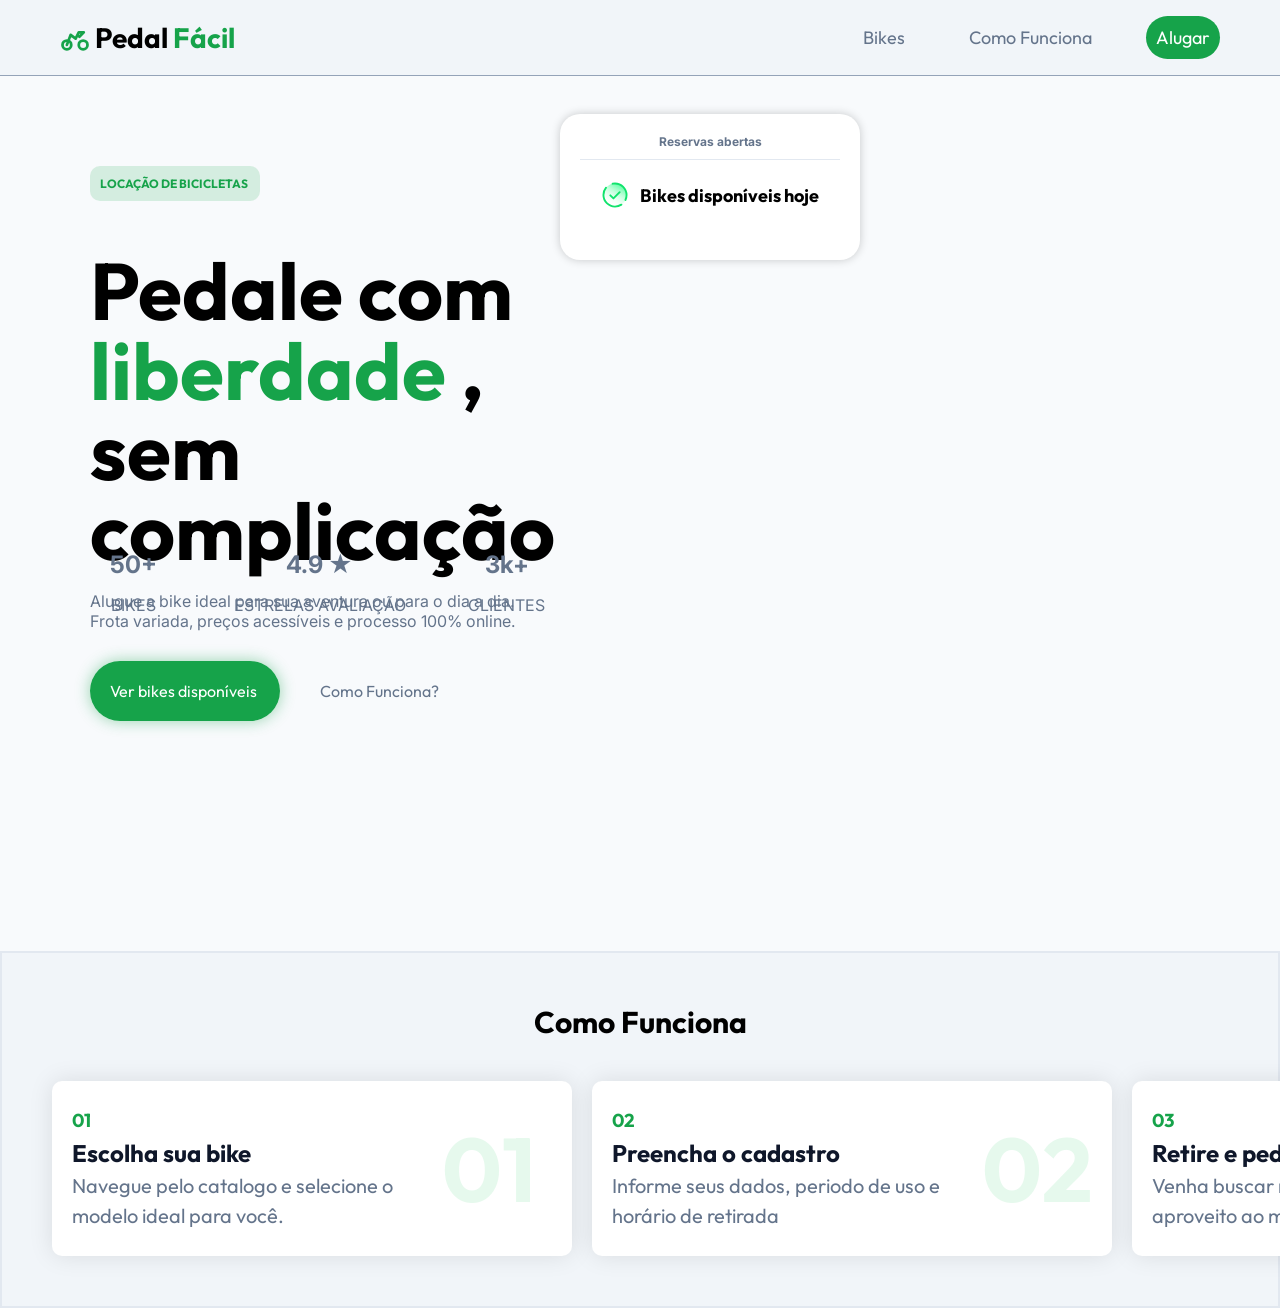
==== index.html @ 0dfb804b "finalizei o hero e a prte de como funciona" ====
<!DOCTYPE html>
<html lang="en">
<head>
    <meta charset="UTF-8">
    <meta name="viewport" content="width=device-width, initial-scale=1.0">
    <link rel="preconnect" href="https://fonts.googleapis.com" />
    <link rel="preconnect" href="https://fonts.gstatic.com" crossorigin />
    <link href="https://fonts.googleapis.com/css2?family=Outfit:wght@300;400;500;600;700;800&family=Inter:wght@300;400;500;600&display=swap" rel="stylesheet" />
    <link rel="stylesheet" href="./style/style.css">
    <title>PedalFácil - Locação de Bicicleta</title>
</head>
<body>

    <header>
        <div class="header">
            <div class="logotipo">
                <svg width="22" height="22" viewBox="0 0 24 24" fill="none" stroke="currentColor" stroke-width="2.2" stroke-linecap="round" stroke-linejoin="round">
                    <circle cx="5.5" cy="17.5" r="3.5"/><circle cx="18.5" cy="17.5" r="3.5"/>
                    <path d="M5.5 17.5l3-8 4 3 2.5-5H19l-3.5 3.5"/>
                </svg>
                <h2> Pedal <span> Fácil </span></h2>
            </div>
    
            <div class="opcoes">
                <nav>
                    <a href="#"> Bikes </a>
                    <a href="#"> Como Funciona </a>
                    <a href="#" class="alugar"> Alugar </a>
                </nav>
            </div>
        </div>
    </header>

    <main>
        <section class="hero">
            <div>
                <div class="titulo-principal">
                    <p> locação de bicicletas </p>
                    <h2> Pedale com <br>
                    <span> liberdade </span>, <br>
                    sem complicação </h2>
    
                </div>

                <p class="sub-titulo"> Alugue a bike ideal para sua aventura ou para o dia a dia. 
                    <br> Frota variada, preços acessíveis e processo 100% online.
                </p>
                    
                <div class="botoes-opcoes">
                    <a href="#" class="botao-verde"> Ver bikes disponíveis </a>
                    <a href="#"> Como Funciona? </a>
                </div>
            </div>

            <div>
                <img src="https://images.unsplash.com/photo-1629056528325-f328b5f27ae7?w=700&h=600&fit=crop&auto=format" alt="Ciclista pedalando em trilha" alt="Ciclista pedalando em trilha" class="imagem-hero">
                
                <div class="card-flutuante">
                    <h2> Reservas abertas </h2>

                    <div class="bikes-disponiveis">
                        <svg xmlns="http://www.w3.org/2000/svg" x="0px" y="0px" width="100" height="100" viewBox="0 0 48 48">
                            <linearGradient id="SVGID_1__mlGFFVpf8RJs_gr1" x1="33.252" x2="14.748" y1="7.976" y2="40.024" gradientUnits="userSpaceOnUse"><stop offset="0" stop-color="#60fea4"></stop><stop offset=".033" stop-color="#6afeaa"></stop><stop offset=".197" stop-color="#97fec4"></stop><stop offset=".362" stop-color="#bdffd9"></stop><stop offset=".525" stop-color="#daffea"></stop><stop offset=".687" stop-color="#eefff5"></stop><stop offset=".846" stop-color="#fbfffd"></stop><stop offset="1" stop-color="#fff"></stop></linearGradient><circle cx="24" cy="24" r="18.5" fill="url(#SVGID_1__mlGFFVpf8RJs_gr1)"></circle><path fill="none" stroke="#10e36c" stroke-linecap="round" stroke-linejoin="round" stroke-width="3" d="M34.282,39.382C31.342,41.351,27.805,42.5,24,42.5C13.783,42.5,5.5,34.217,5.5,24	c0-4.423,1.552-8.484,4.142-11.667"></path><path fill="none" stroke="#10e36c" stroke-linecap="round" stroke-linejoin="round" stroke-width="3" d="M20.103,5.911C21.359,5.642,22.663,5.5,24,5.5c10.217,0,18.5,8.283,18.5,18.5c0,2.864-0.651,5.576-1.813,7.996"></path><polyline fill="none" stroke="#10e36c" stroke-linecap="round" stroke-linejoin="round" stroke-width="3" points="16.5,24.5 21.5,29.5 31.5,19.5"></polyline>
                        </svg>
                        <p> Bikes disponíveis hoje </p>
                    </div>
                </div>
            </div>

            
            <div class="container-infos">
                <div class="info">
                    <h2 class="info-card"> 50+ </h2>
                    <p class="titulo-destaque"> BIKES </p>
                </div>
                
                <div class="info">
                    <h2 class="info-card"> 4.9 ★ </h2>
                    <p class="titulo-destaque"> ESTRELAS AVALIAÇÃO </p>
                </div>
                
                <div class="info">
                    <h2 class="info-card"> 3k+ </h2>
                    <p class="titulo-destaque"> CLIENTES </p>
                </div>
            </div>
        </section>

        <section class="section-2">
            <h2 class="como-funciona"> Como Funciona </h2>
            <div class="fileira-cards">
                <div class="card">
                    <div class="card-conteudo">
                        <h3> 01 </h3>
                        <h2> Escolha sua bike </h2>
                        <p> Navegue pelo catalogo e selecione o modelo ideal para você. </p>
                    </div>
                    <h1 class="titulo-verde"> 01 </h1>
                </div>

                <div class="card">
                    <div class="card-conteudo">
                        <h3> 02 </h3>
                        <h2> Preencha o cadastro </h2>
                        <p> Informe seus dados, periodo de uso e horário de retirada </p>
                    </div>
                    <h1 class="titulo-verde"> 02 </h1>
                </div>

                <div class="card">
                    <div class="card-conteudo">
                        <h3> 03 </h3>
                        <h2> Retire e pedale! </h2>
                        <p> Venha buscar no nosso endereço e aproveito ao máximo. </p>
                    </div>
                    <h1 class="titulo-verde"> 03 </h1>
                </div>
            </div>
        </section>

        <section class="section-3">
            

        </section>

    </main>
    
</body>
</html>
---- style/style.css ----
:root {
  --green: #16a34a;
  --green-dark: #15803d;
  --green-light: #dcfce7;
  --green-pale: #f0fdf4;
  --slate-900: #0f172a;
  --slate-700: #334155;
  --slate-500: #64748b;
  --slate-400: #94a3b8;
  --slate-200: #e2e8f0;
  --slate-100: #f1f5f9;
  --white: #ffffff;
  --bg: #f8fafc;
  --font-display: 'Outfit', sans-serif;
  --font-body: 'Inter', sans-serif;
}

*{
    margin: 0%;
    padding: 0%;
    box-sizing: border-box;
}

body{
    margin: 0%;
    min-height: 100vh;
    background: var(--bg);
}

.header{
    display: flex;
    justify-content: space-between;
    padding: 20px;
    background: var(--slate-100);
    border-bottom: 1px solid var(--slate-400);
    align-items: center;
}

.logotipo{
    display: flex;
    align-items: center;
    gap: 5px;
    margin-left: 40px;
}

.logotipo svg{
    width: 30px;
    height: auto;
}
.logotipo svg, span{
    color: #16a34a;
}

.logotipo h2{
    font-size: 28px;
    font-family: var(--font-display);
}

.opcoes a{
    font-family: var(--font-display);
    padding: 10px;
    color: var(--slate-500);
    gap: 50px;
    text-decoration: none;
    font-size: 18px;
    margin-right: 40px;
}

.opcoes a:hover{
    background: var(--slate-400);
    color: var(--white);
    border-radius: 100px;
    transition:
    background 0.3s ease,
    color 0.3s ease;
}

.alugar{
    background: #16a34a;
    color: var(--white) !important;
    border-radius: 100px;
    font-family: var(--font-display);
}

.alugar:hover{
    background: var(--green-dark) !important;
    box-shadow: 0 0 10px 5px rgb(0, 0, 0, 0.1);
    transition: 
        background 0.3s ease,
        box-shadow 0.3s ease;
}




/* ------ Conteúdo do Hero --------- */
.hero{
    margin: 70px;
    padding: 20px;
    display: grid;
    grid-template-columns: repeat(2, 1fr);
 }

.titulo-principal p{
    text-transform: uppercase;
    color: var(--green);
    font-family: var(--font-display);
    font-size: 12px;
    font-weight: 700;
    margin-bottom: 50px;
    background: #16a34a28;
    padding: 10px;
    width: 170px;
    border-radius: 10px;
}

.titulo-principal h2{
    font-family: var(--font-display);
    font-size: 80px;
    line-height: 1;
}

.sub-titulo{
    margin-top: 20px;
    color: var(--slate-500);
    font-weight: 400;
    font-family: var(--font-body);
}

.imagem-hero{
    border-radius: 10px;
    box-shadow: 0 0px 20px rgb(0, 0, 0, 0.2);
}

.card-flutuante{
    background: var(--white);
    padding: 20px;
    border-radius: 20px;
    box-shadow: 0 0px 10px rgb(0, 0, 0, 0.2);
    width: 300px;
    position: relative;
    bottom: 70px;
    margin-left: -80px;
}

.card-flutuante h2{
    font-family: var(--font-body);
    font-size: 12px;
    font-weight: 700;
    color: var(--slate-500);
    border-bottom: 1px solid var(--slate-200);
    margin-bottom: 20px;
    padding-bottom: 10px;
    text-align: center;
}

.bikes-disponiveis{
    display: flex;
    align-items: center;
    gap: 10px;
    margin-left: 20px;
    margin-bottom: 30px;
}

.bikes-disponiveis p{
    font-family: var(--font-display);
    font-weight: 700;
    font-size: 18px;
}

.bikes-disponiveis svg{
    width: 30px;
    height: auto;
}

.botoes-opcoes{
    margin-top: 50px;
    font-family: var(--font-display);
}

.botoes-opcoes a{
    color: var(--slate-500);
    text-decoration: none;
    cursor: pointer;
}

.botoes-opcoes a:hover{
    text-decoration: underline;
}

.botao-verde{
    margin-right: 40px;
    background: var(--green);
    color: var(--white) !important;
    padding: 20px;
    border-radius: 100px;
    box-shadow: 0 0px 15px #16a34a6e;
}

.botao-verde:hover{
    text-decoration: none !important;
    transition: background 0.3s ease;
    background: var(--green-dark);
}

/* ----- cards ------- */
.container-infos{
    display: grid;
    grid-template-columns: repeat(3, 1fr);
    border-radius: 10px;
    max-width: 700px;
    text-align: center;
    padding: 40px;
    position: relative;
    bottom: 200px;
    margin-left: -90px;
}

.info{
    font-family: var(--font-body);
    line-height: 2;
    color: var(--slate-500);
}

/* seção dois de informações */
.section-2{
    background: var(--slate-100);
    padding: 50px;
    border: 2px solid var(--slate-200);
}

.como-funciona{
    text-align: center;
    font-family: var(--font-display);
    font-weight: 700;
    font-size: 30px;
    margin-bottom: 40px;
}

.fileira-cards{
    display: grid;
    grid-template-columns: repeat(3, 1fr);
    gap: 20px;
}

.card{
    background: var(--white);
    box-shadow: 0 0px 25px rgb(0, 0, 0, 0.1);
    padding: 20px;
    border-radius: 10px;
    display: flex;
    align-items: center;
    width: 520px;
    line-height: 1.5;
}

.titulo-verde{
    font-size: 90px;
    font-family: var(--font-display);
    color: #1ac4581c;
    margin-left: 20px;
}

.card-conteudo h3{
    color: var(--green);
    font-family: var(--font-display);
    font-weight: 700;
}

.card-conteudo h2{
    color: var(--slate-900);
    font-family: var(--font-display);
}

.card-conteudo p{
    color: var(--slate-500);
    font-family: var(--font-display);
    font-size: 20px;
    width: 350px;
}
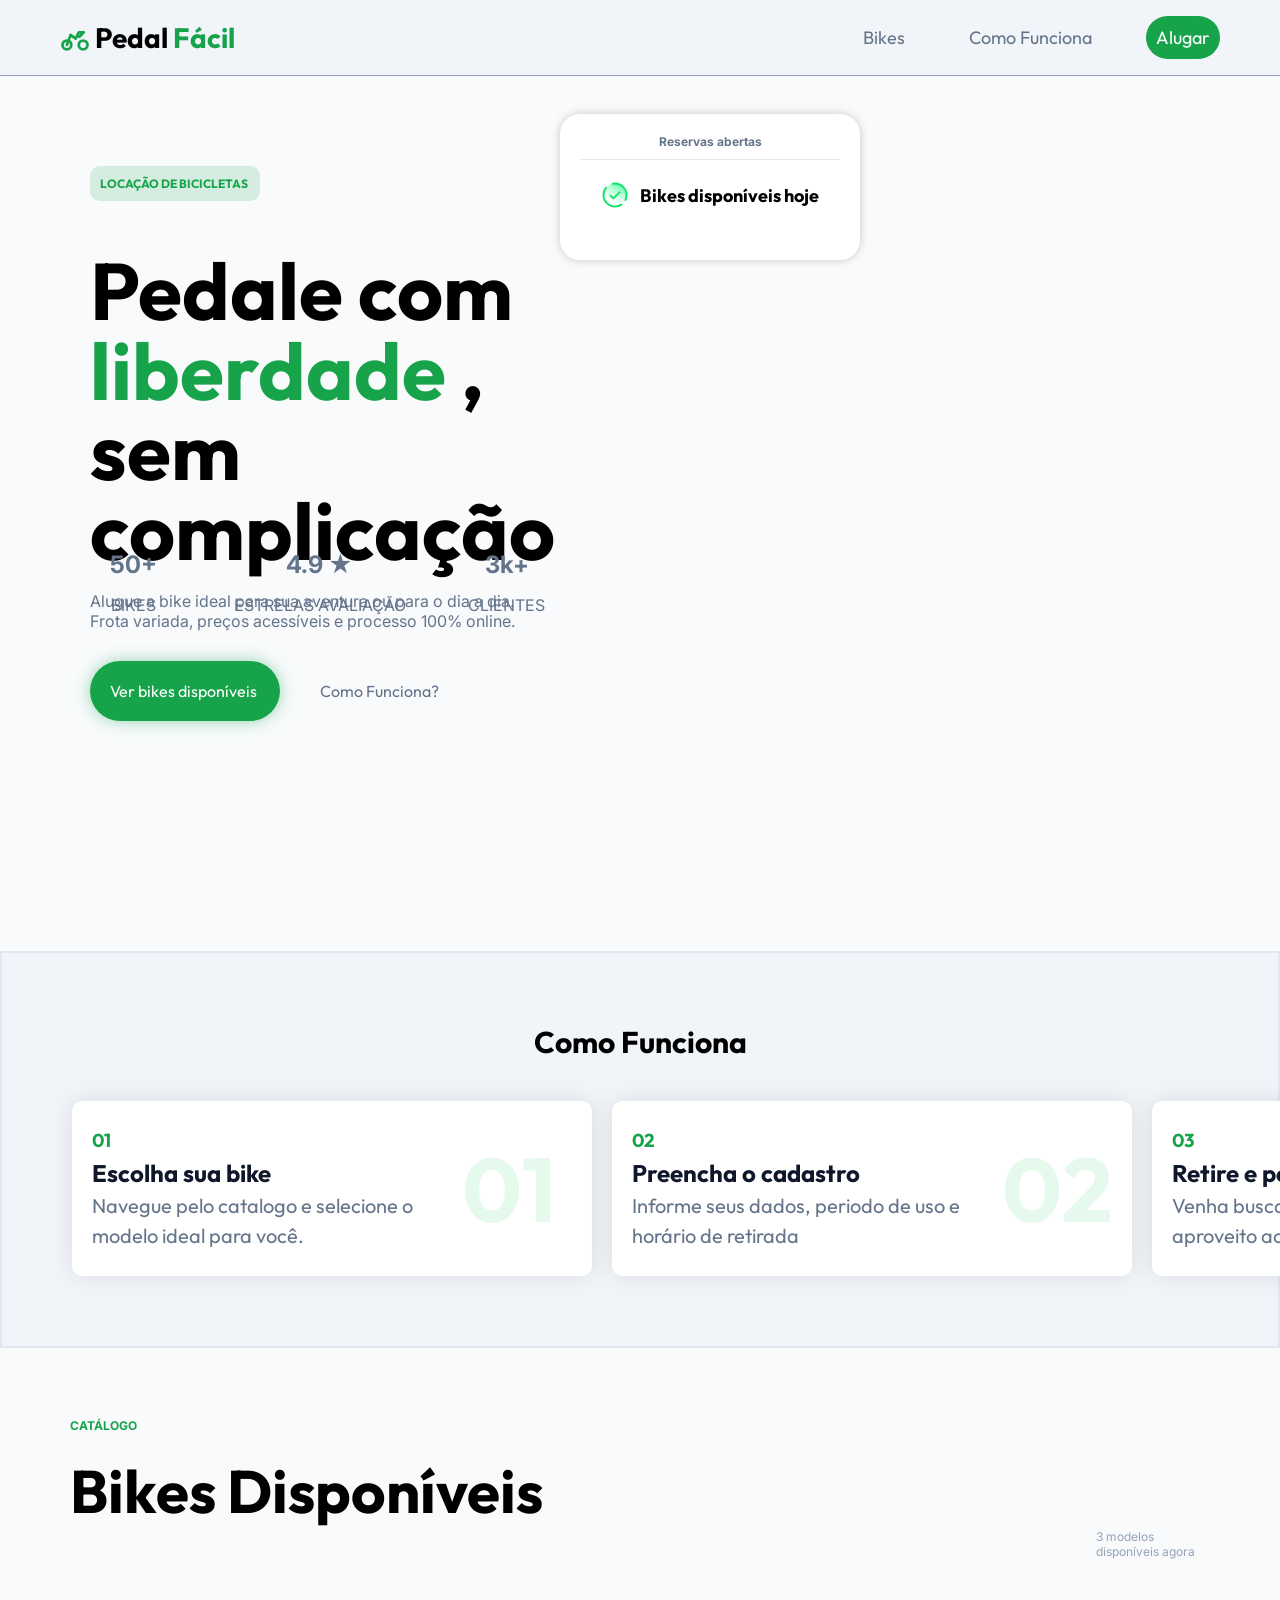
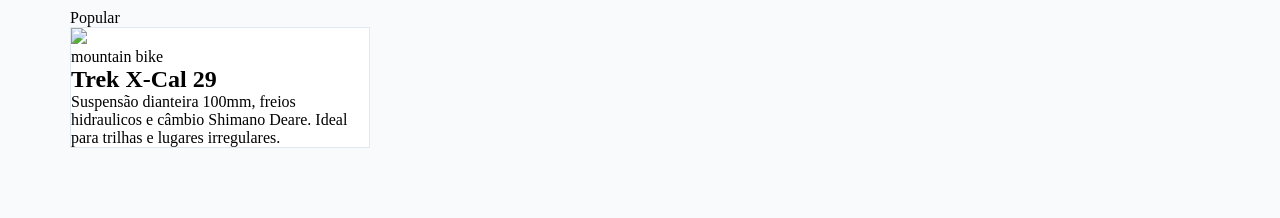
==== commit 4f300189: "--" ====
--- a/index.html
+++ b/index.html
@@ -119,7 +119,32 @@
         </section>
 
         <section class="section-3">
-            
+            <div class="titulo-catalogo">
+                <h5> catálogo </h5>
+                <h1> Bikes Disponíveis </h1>
+                <p> 3 modelos disponíveis agora </p>
+            </div>
+
+            <div class="filera-bikes">
+                <p class="categoria"> Popular </p>
+                <article class="bike" id="bike">
+                    <img src="https://images.unsplash.com/photo-1673121414328-52eff37bc6d0?w=600&h=400&fit=crop&auto=format" loading="lazy">
+
+                    <div class="descricao-bike">
+                        <p class="tipo"> mountain bike </p>
+                        <h2 class="nome-bike"> Trek X-Cal 29 </h2>
+                        <p class="descricao"> Suspensão dianteira 100mm, freios hidraulicos e câmbio Shimano Deare. Ideal para trilhas e lugares irregulares. </p>
+                    </div>
+
+                    <div class="preco-bike">
+
+
+                    </div>
+
+
+                </article>
+
+            </div>
 
         </section>
 
--- a/style/style.css
+++ b/style/style.css
@@ -91,9 +91,6 @@
         box-shadow 0.3s ease;
 }
 
-
-
-
 /* ------ Conteúdo do Hero --------- */
 .hero{
     margin: 70px;
@@ -226,7 +223,7 @@
 /* seção dois de informações */
 .section-2{
     background: var(--slate-100);
-    padding: 50px;
+    padding: 70px;
     border: 2px solid var(--slate-200);
 }
 
@@ -278,4 +275,51 @@
     font-family: var(--font-display);
     font-size: 20px;
     width: 350px;
-}+}
+
+/* ---------------- Catálogo de Bikes -------------------- */
+.section-3{
+    background: var(--bg);
+    padding: 70px;
+}
+
+.titulo-catalogo{
+    gap: 20px;
+    margin-bottom: 50px;
+}
+
+.titulo-catalogo p{
+    font-family: var(--font-body);
+    font-size: 12px;
+    color: var(--slate-400);
+    margin-left: 90%;
+}
+
+.titulo-catalogo h5{
+    text-transform: uppercase;
+    color: #16a34a;
+    font-family: var(--font-body);
+    font-weight: 700;
+    font-size: 12px;
+    margin-bottom: 20px;
+}
+
+.titulo-catalogo h1{
+    font-family: var(--font-display);
+    font-size: 60px;
+}
+
+.fileira-bike{
+    display: grid;
+    grid-template-columns: repeat(4, 1fr);
+}
+
+.bike{
+    background: var(--white);
+    border: 1px solid var(--slate-200);
+    width: 300px;
+}
+
+.bike img{
+    
+}
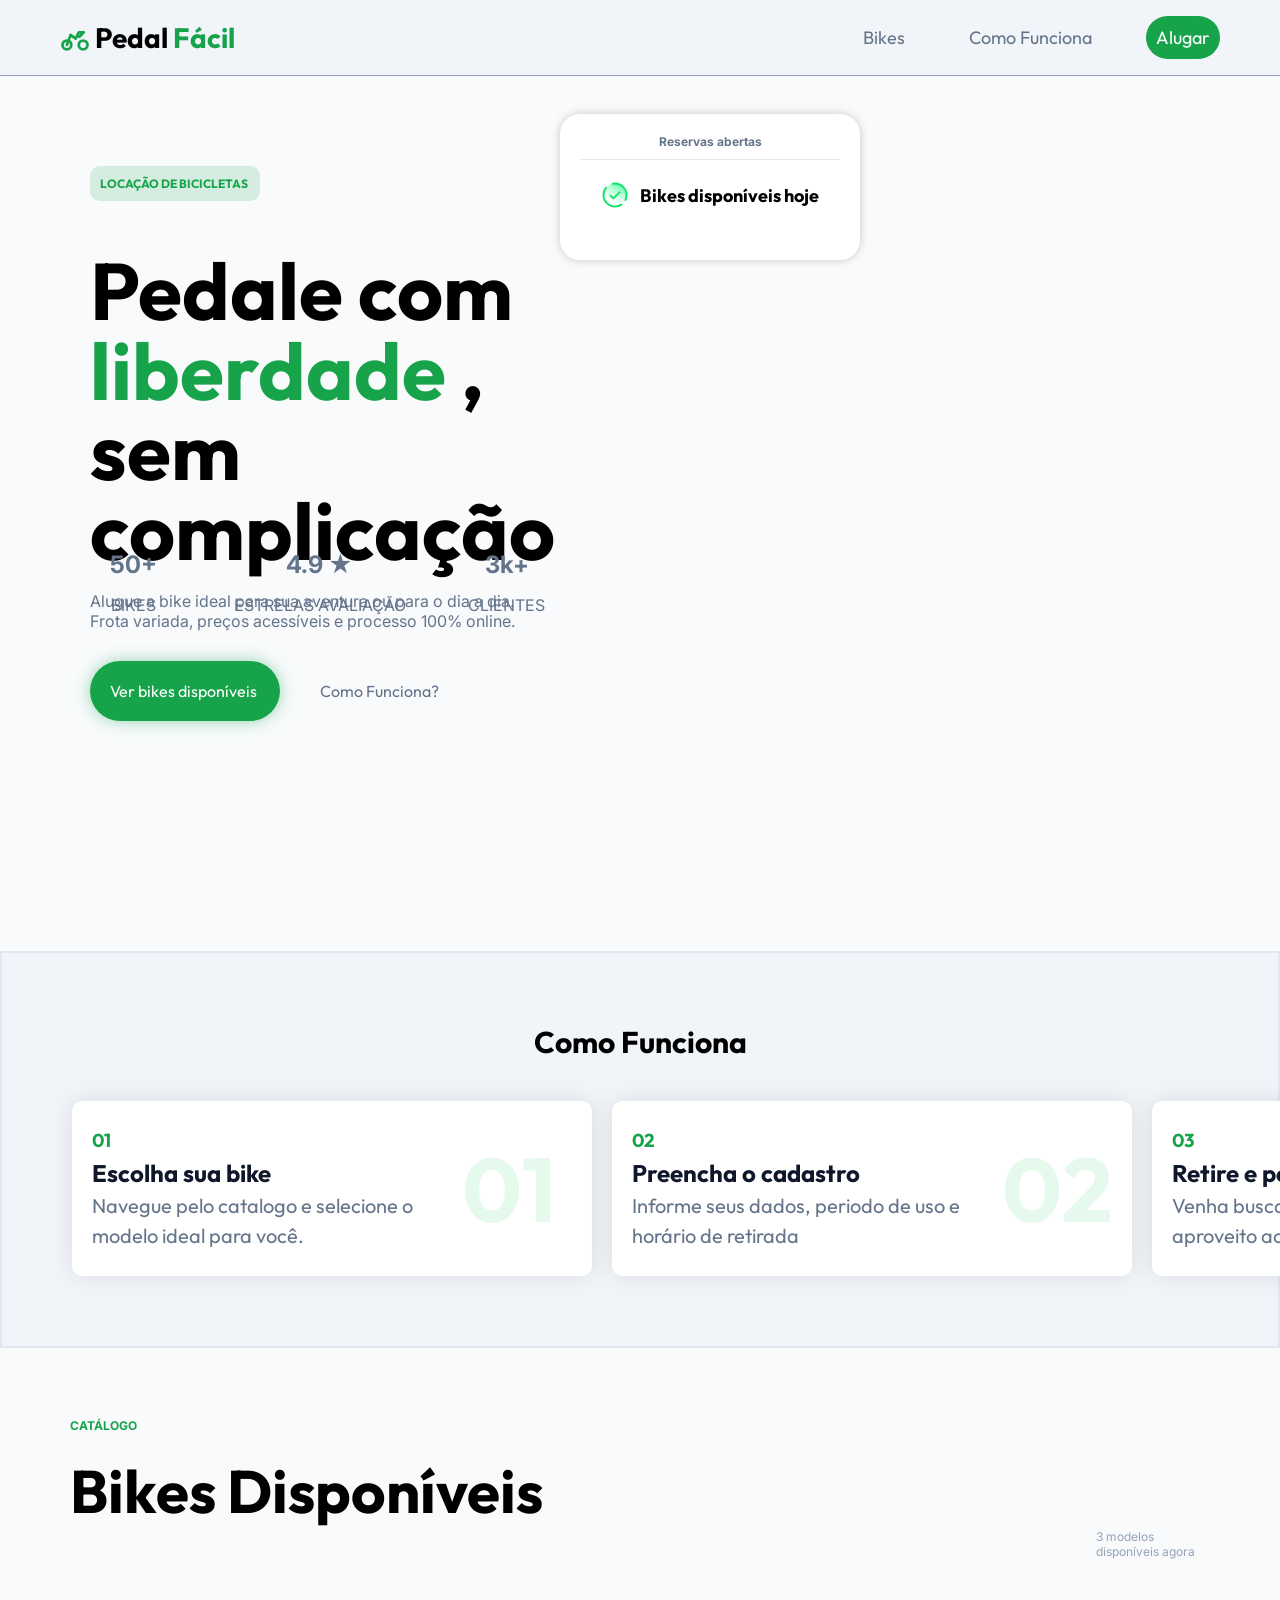
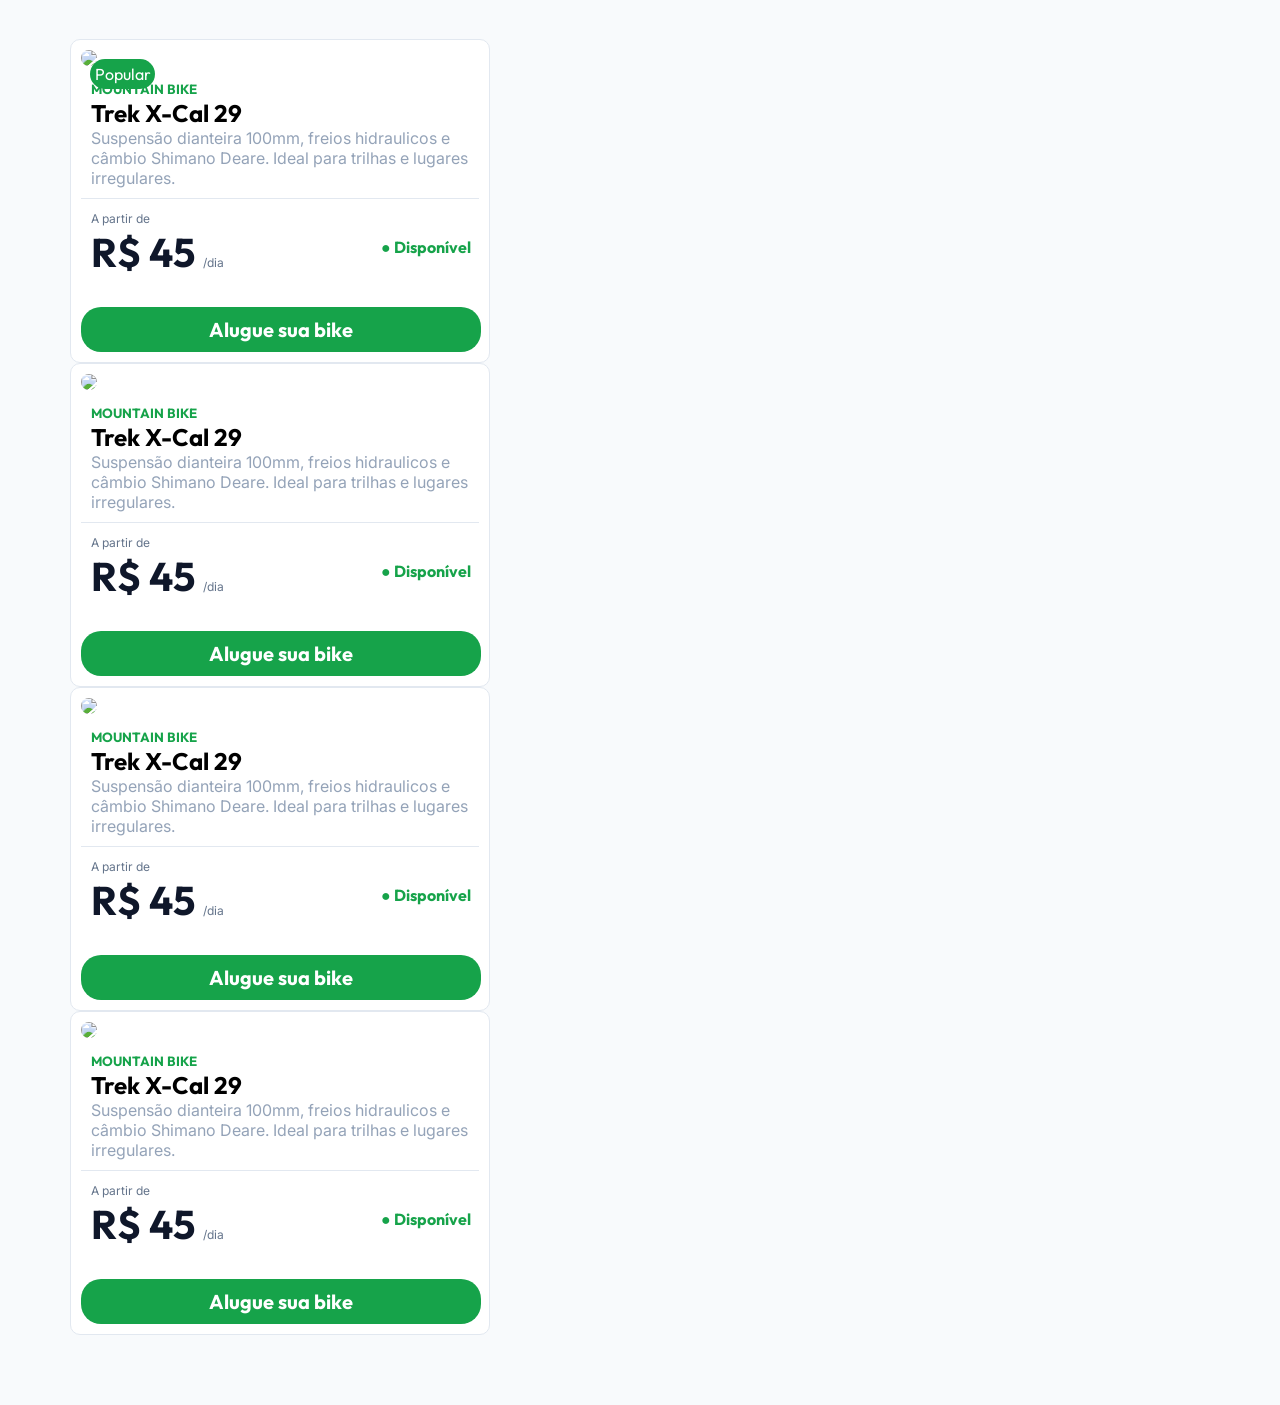
==== commit 7a2c5876: "--" ====
--- a/index.html
+++ b/index.html
@@ -127,23 +127,93 @@
 
             <div class="filera-bikes">
                 <p class="categoria"> Popular </p>
-                <article class="bike" id="bike">
-                    <img src="https://images.unsplash.com/photo-1673121414328-52eff37bc6d0?w=600&h=400&fit=crop&auto=format" loading="lazy">
-
-                    <div class="descricao-bike">
-                        <p class="tipo"> mountain bike </p>
-                        <h2 class="nome-bike"> Trek X-Cal 29 </h2>
-                        <p class="descricao"> Suspensão dianteira 100mm, freios hidraulicos e câmbio Shimano Deare. Ideal para trilhas e lugares irregulares. </p>
-                    </div>
-
-                    <div class="preco-bike">
-
-
-                    </div>
-
-
-                </article>
-
+
+                <div class="catalogo-card">
+                    <div class="bike" id="bike">
+                        <img src="https://images.unsplash.com/photo-1673121414328-52eff37bc6d0?w=600&h=400&fit=crop&auto=format" loading="lazy">
+    
+                        <div class="descricao-bike">
+                            <small class="tipo"> mountain bike </small>
+                            <h2 class="nome-bike"> Trek X-Cal 29 </h2>
+                            <p class="descricao"> Suspensão dianteira 100mm, freios hidraulicos e câmbio Shimano Deare. Ideal para trilhas e lugares irregulares. </p>
+                        </div>
+    
+                        <div class="preco-bike">
+                            <small> A partir de </small>
+                            <p class="preco"> <strong> R$ 45</strong> <small> /dia </small></p>
+                        </div>
+
+                        <p class="status"> ● Disponível </p>
+    
+                        <button class="botao-alugar" id="alugar" onclick="abrirDados()"> Alugue sua bike </button>
+                    </div>
+                </div>
+
+                <div class="catalogo-card">
+                    <div class="bike" id="bike">
+                        <img src="https://images.unsplash.com/photo-1673121414328-52eff37bc6d0?w=600&h=400&fit=crop&auto=format" loading="lazy">
+    
+                        <div class="descricao-bike">
+                            <small class="tipo"> mountain bike </small>
+                            <h2 class="nome-bike"> Trek X-Cal 29 </h2>
+                            <p class="descricao"> Suspensão dianteira 100mm, freios hidraulicos e câmbio Shimano Deare. Ideal para trilhas e lugares irregulares. </p>
+                        </div>
+    
+                        <div class="preco-bike">
+                            <small> A partir de </small>
+                            <p class="preco"> <strong> R$ 45</strong> <small> /dia </small></p>
+                        </div>
+                        
+                        <p class="status"> ● Disponível </p>
+    
+                        <button class="botao-alugar" id="alugar" onclick="abrirDados()"> Alugue sua bike </button>
+    
+                    </div>
+                </div>
+
+                <div class="catalogo-card">
+                    <div class="bike" id="bike">
+                        <img src="https://images.unsplash.com/photo-1673121414328-52eff37bc6d0?w=600&h=400&fit=crop&auto=format" loading="lazy">
+    
+                        <div class="descricao-bike">
+                            <small class="tipo"> mountain bike </small>
+                            <h2 class="nome-bike"> Trek X-Cal 29 </h2>
+                            <p class="descricao"> Suspensão dianteira 100mm, freios hidraulicos e câmbio Shimano Deare. Ideal para trilhas e lugares irregulares. </p>
+                        </div>
+    
+                        <div class="preco-bike">
+                            <small> A partir de </small>
+                            <p class="preco"> <strong> R$ 45</strong> <small> /dia </small></p>
+                        </div>
+                        
+                        <p class="status"> ● Disponível </p>
+    
+                        <button class="botao-alugar" id="alugar" onclick="abrirDados()"> Alugue sua bike </button>
+    
+                    </div>
+                </div>
+
+                <div class="catalogo-card">
+                    <div class="bike" id="bike">
+                        <img src="https://images.unsplash.com/photo-1673121414328-52eff37bc6d0?w=600&h=400&fit=crop&auto=format" loading="lazy">
+    
+                        <div class="descricao-bike">
+                            <small class="tipo"> mountain bike </small>
+                            <h2 class="nome-bike"> Trek X-Cal 29 </h2>
+                            <p class="descricao"> Suspensão dianteira 100mm, freios hidraulicos e câmbio Shimano Deare. Ideal para trilhas e lugares irregulares. </p>
+                        </div>
+    
+                        <div class="preco-bike">
+                            <small> A partir de </small>
+                            <p class="preco"> <strong> R$ 45</strong> <small> /dia </small></p>
+                        </div>
+                        
+                        <p class="status"> ● Disponível </p>
+    
+                        <button class="botao-alugar" id="alugar" onclick="abrirDados()"> Alugue sua bike </button>
+    
+                    </div>
+                </div>
             </div>
 
         </section>
--- a/style/style.css
+++ b/style/style.css
@@ -309,17 +309,103 @@
     font-size: 60px;
 }
 
-.fileira-bike{
+.catalogo-card{
     display: grid;
     grid-template-columns: repeat(4, 1fr);
+}
+
+.categoria{
+    background: var(--green);
+    padding: 5px;
+    font-family: var(--font-display);
+    color: var(--white);
+    width: 65px;
+    border-radius: 100px;
+    position: relative;
+    top: 50px;
+    margin-left: 20px;
+}
+
+.catalogo-card{
+    object-fit: cover;
 }
 
 .bike{
     background: var(--white);
     border: 1px solid var(--slate-200);
-    width: 300px;
+    width: 420px;
+    border-radius: 10px;
+    padding: 10px;
 }
 
 .bike img{
-    
-}
+    width: 400px;
+    overflow: cover;
+    border-radius: 10px;
+}
+
+.descricao-bike{
+    padding: 10px;
+    border-bottom: 1px solid var(--slate-200);
+}
+
+.tipo{
+    color: #16a34a;
+    font-weight: 700;
+    font-family: var(--font-display);
+    text-transform: uppercase;
+}
+
+.nome-bike{
+    font-family: var(--font-display);
+}
+
+.descricao{
+    font-family: var(--font-body);
+    color: var(--slate-400);
+    font-size: 16px;
+}
+
+.preco-bike{
+    padding: 10px;
+}
+
+.preco-bike small{
+    font-family: var(--font-body);
+    font-size: 12px;
+    color: var(--slate-500);
+}
+
+.preco{
+    color: var(--slate-900);
+    font-family: var(--font-display);
+    font-size: 40px;
+}
+
+.status{
+    color: var(--green);
+    font-family: var(--font-display);
+    font-weight: 700;
+    margin-left: 300px;
+    position: relative;
+    bottom: 50px;
+}
+
+.botao-alugar{
+    padding: 10px;
+    font-family: var(--font-display);
+    color: var(--white);
+    background: var(--green);
+    border-radius: 20px;
+    border: none;
+    font-size: 20px;
+    font-weight: bold;
+    text-align: center;
+    width: 400px;
+}
+
+.botao-alugar:hover{
+    background: var(--green-dark);
+    cursor: pointer;
+    box-shadow: 0 0px 20px rgb(0, 0, 0, 0.1);
+}
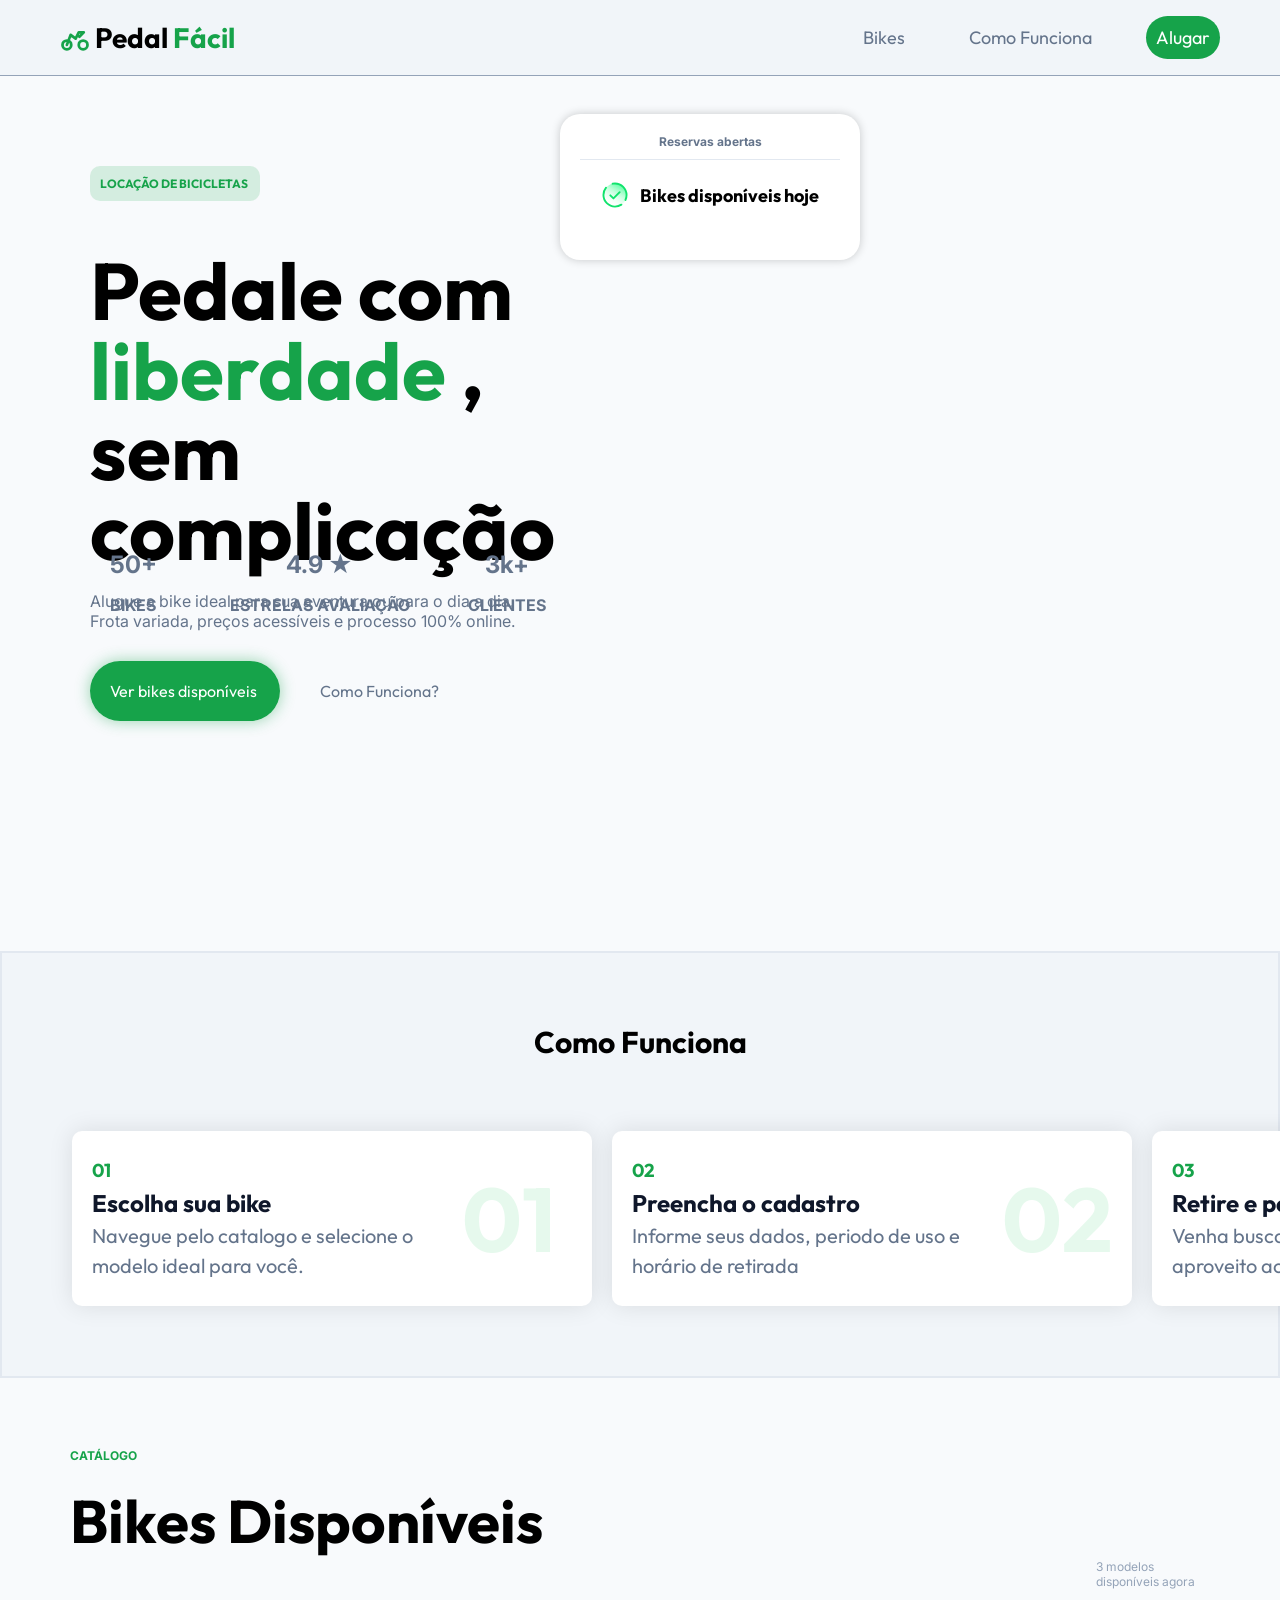
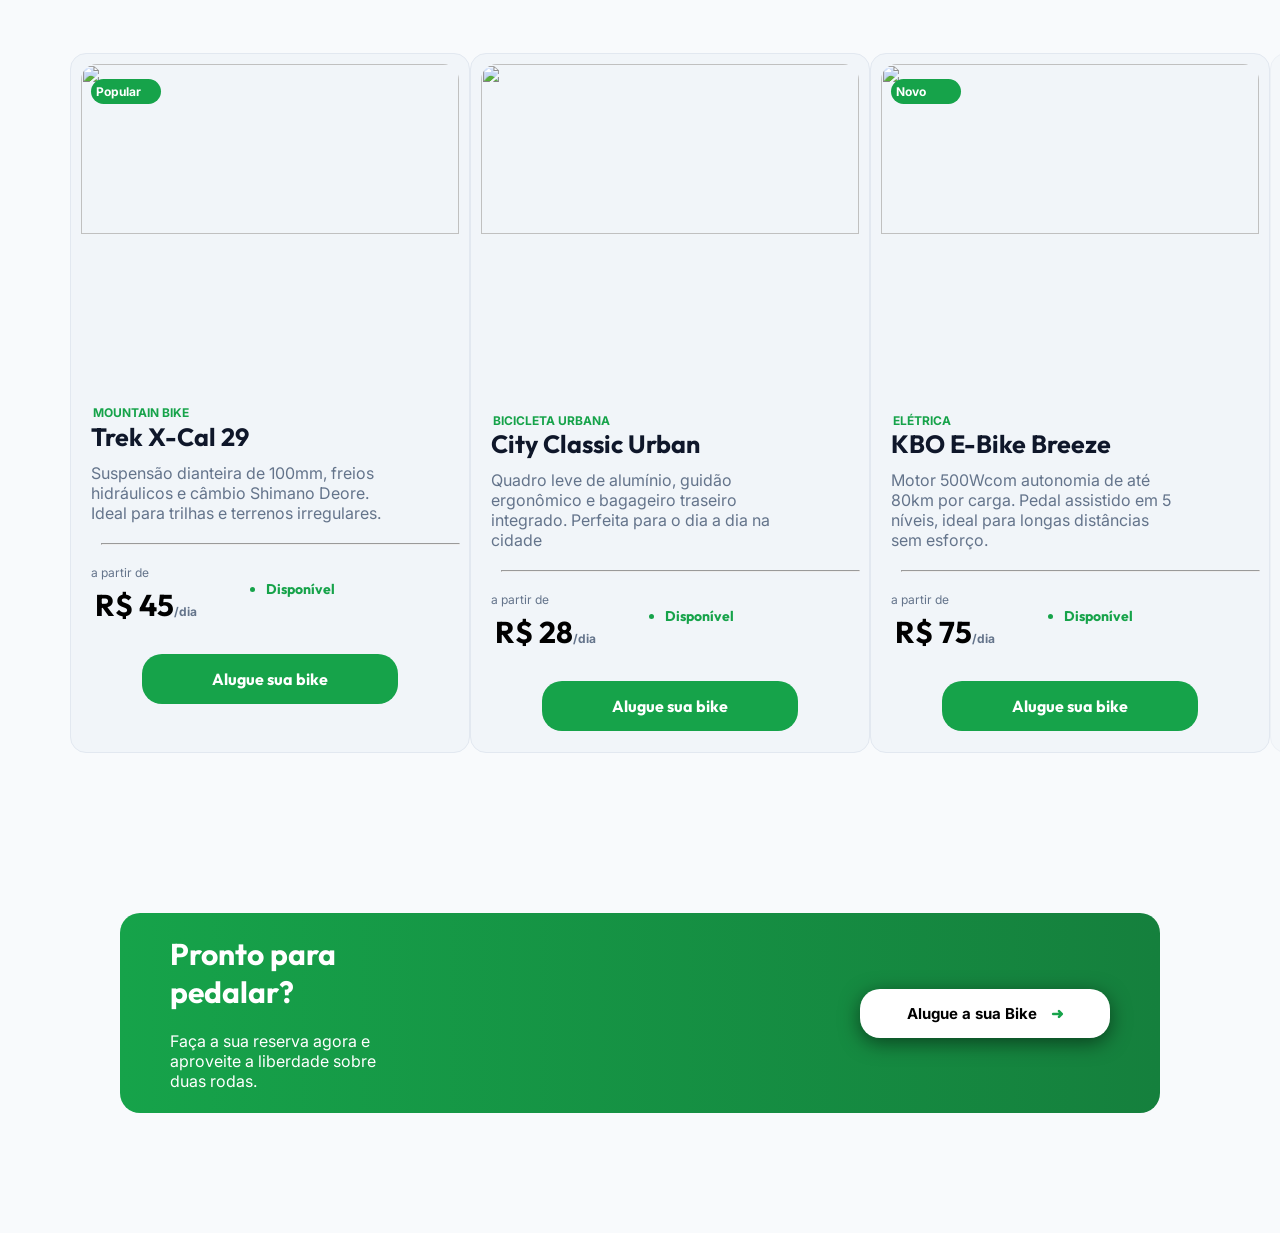
==== commit e450eedc: "finalizei o a página principal" ====
--- a/index.html
+++ b/index.html
@@ -125,97 +125,151 @@
                 <p> 3 modelos disponíveis agora </p>
             </div>
 
-            <div class="filera-bikes">
-                <p class="categoria"> Popular </p>
-
-                <div class="catalogo-card">
-                    <div class="bike" id="bike">
-                        <img src="https://images.unsplash.com/photo-1673121414328-52eff37bc6d0?w=600&h=400&fit=crop&auto=format" loading="lazy">
-    
-                        <div class="descricao-bike">
-                            <small class="tipo"> mountain bike </small>
-                            <h2 class="nome-bike"> Trek X-Cal 29 </h2>
-                            <p class="descricao"> Suspensão dianteira 100mm, freios hidraulicos e câmbio Shimano Deare. Ideal para trilhas e lugares irregulares. </p>
-                        </div>
-    
-                        <div class="preco-bike">
-                            <small> A partir de </small>
-                            <p class="preco"> <strong> R$ 45</strong> <small> /dia </small></p>
-                        </div>
-
-                        <p class="status"> ● Disponível </p>
-    
-                        <button class="botao-alugar" id="alugar" onclick="abrirDados()"> Alugue sua bike </button>
-                    </div>
-                </div>
-
-                <div class="catalogo-card">
-                    <div class="bike" id="bike">
-                        <img src="https://images.unsplash.com/photo-1673121414328-52eff37bc6d0?w=600&h=400&fit=crop&auto=format" loading="lazy">
-    
-                        <div class="descricao-bike">
-                            <small class="tipo"> mountain bike </small>
-                            <h2 class="nome-bike"> Trek X-Cal 29 </h2>
-                            <p class="descricao"> Suspensão dianteira 100mm, freios hidraulicos e câmbio Shimano Deare. Ideal para trilhas e lugares irregulares. </p>
-                        </div>
-    
-                        <div class="preco-bike">
-                            <small> A partir de </small>
-                            <p class="preco"> <strong> R$ 45</strong> <small> /dia </small></p>
-                        </div>
-                        
-                        <p class="status"> ● Disponível </p>
-    
-                        <button class="botao-alugar" id="alugar" onclick="abrirDados()"> Alugue sua bike </button>
-    
-                    </div>
-                </div>
-
-                <div class="catalogo-card">
-                    <div class="bike" id="bike">
-                        <img src="https://images.unsplash.com/photo-1673121414328-52eff37bc6d0?w=600&h=400&fit=crop&auto=format" loading="lazy">
-    
-                        <div class="descricao-bike">
-                            <small class="tipo"> mountain bike </small>
-                            <h2 class="nome-bike"> Trek X-Cal 29 </h2>
-                            <p class="descricao"> Suspensão dianteira 100mm, freios hidraulicos e câmbio Shimano Deare. Ideal para trilhas e lugares irregulares. </p>
-                        </div>
-    
-                        <div class="preco-bike">
-                            <small> A partir de </small>
-                            <p class="preco"> <strong> R$ 45</strong> <small> /dia </small></p>
-                        </div>
-                        
-                        <p class="status"> ● Disponível </p>
-    
-                        <button class="botao-alugar" id="alugar" onclick="abrirDados()"> Alugue sua bike </button>
-    
-                    </div>
-                </div>
-
-                <div class="catalogo-card">
-                    <div class="bike" id="bike">
-                        <img src="https://images.unsplash.com/photo-1673121414328-52eff37bc6d0?w=600&h=400&fit=crop&auto=format" loading="lazy">
-    
-                        <div class="descricao-bike">
-                            <small class="tipo"> mountain bike </small>
-                            <h2 class="nome-bike"> Trek X-Cal 29 </h2>
-                            <p class="descricao"> Suspensão dianteira 100mm, freios hidraulicos e câmbio Shimano Deare. Ideal para trilhas e lugares irregulares. </p>
-                        </div>
-    
-                        <div class="preco-bike">
-                            <small> A partir de </small>
-                            <p class="preco"> <strong> R$ 45</strong> <small> /dia </small></p>
-                        </div>
-                        
-                        <p class="status"> ● Disponível </p>
-    
-                        <button class="botao-alugar" id="alugar" onclick="abrirDados()"> Alugue sua bike </button>
-    
-                    </div>
-                </div>
-            </div>
-
+            <div class="cards_catalog">
+            <div class="card_catalog">
+                <div class="popular_badge"><p>Popular</p></div>
+                <img
+                class="img_bike"
+                src="https://images.unsplash.com/photo-1673121414328-52eff37bc6d0?w=600&h=400&fit=crop&auto=format"
+                alt=""
+                />
+                <small class="class_bike">MOUNTAIN BIKE</small>
+                <p class="name_bike">Trek X-Cal 29</p>
+                <p class="description_bike">
+                Suspensão dianteira de 100mm, freios hidráulicos e câmbio Shimano
+                Deore. Ideal para trilhas e terrenos irregulares.
+                </p>
+                <hr />
+                <p class="pre_value">a partir de</p>
+                <div class="value_available">
+                <p class="value_bike">
+                    R$ 45<span class="slash_day_value">/dia</span>
+                </p>
+                <ul>
+                    <li>Disponível</li>
+                </ul>
+                </div>
+    
+                <div class="button_alocate_div">
+                <a href="alugar.html">
+                    <button class="alocate_button" id="alugar">
+                    Alugue sua bike
+                    </button>
+                </a>
+                </div>
+            </div>
+    
+            <div class="card_catalog">
+                <div class="popular_badge off"><p>Popular</p></div>
+                <img
+                class="img_bike"
+                src="https://images.unsplash.com/photo-1591047139334-337807f2b3e5?w=600&h=400&fit=crop&auto=format"
+                alt=""
+                />
+                <p class="class_bike">BICICLETA URBANA</p>
+                <p class="name_bike">City Classic Urban</p>
+                <p class="description_bike">
+                Quadro leve de alumínio, guidão ergonômico e bagageiro traseiro
+                integrado. Perfeita para o dia a dia na cidade
+                </p>
+                <hr />
+                <p class="pre_value">a partir de</p>
+                <div class="value_available">
+                <p class="value_bike">
+                    R$ 28<span class="slash_day_value">/dia</span>
+                </p>
+                <ul>
+                    <li>Disponível</li>
+                </ul>
+                </div>
+    
+                <div class="button_alocate_div">
+                <a href="dados.html">
+                    <button class="alocate_button" id="alocate_btn">
+                    Alugue sua bike
+                    </button>
+                </a>
+                </div>
+            </div>
+    
+            <div class="card_catalog">
+                <div class="popular_badge"><p>Novo</p></div>
+                <img
+                class="img_bike"
+                src="https://images.unsplash.com/photo-1620802051782-725fa33db067?w=600&h=400&fit=crop&auto=format"
+                alt=""
+                />
+                <p class="class_bike">ELÉTRICA</p>
+                <p class="name_bike">KBO E-Bike Breeze</p>
+                <p class="description_bike">
+                Motor 500Wcom autonomia de até 80km por carga. Pedal assistido em
+                5 níveis, ideal para longas distâncias sem esforço.
+                </p>
+                <hr />
+                <p class="pre_value">a partir de</p>
+                <div class="value_available">
+                <p class="value_bike">
+                    R$ 75<span class="slash_day_value">/dia</span>
+                </p>
+                <ul>
+                    <li>Disponível</li>
+                </ul>
+                </div>
+    
+                <div class="button_alocate_div">
+                <a href="dados.html">
+                    <button class="alocate_button" id="alocate_btn">
+                    Alugue sua bike
+                    </button>
+                </a>
+                </div>
+            </div>
+    
+            <div class="card_catalog unavailable">
+                <div class="popular_badge off"><p>Popular</p></div>
+                <img
+                class="img_bike"
+                src="https://images.unsplash.com/photo-1499115026740-47ec7a0d026e?w=600&h=400&fit=crop&auto=format"
+                alt=""
+                />
+                <p class="class_bike">SPEED / ESTRADA</p>
+                <p class="name_bike">Veloz Road 700c</p>
+                <p class="description_bike">
+                Quadro de carbono leve, pneus 700x23c e câmbio Shimano Tiagra 20v.
+                Pra quem busca velocidade e performance.
+                </p>
+                <hr />
+                <p class="pre_value">a partir de</p>
+                <div class="value_available">
+                <p class="value_bike">
+                    R$ 45<span class="slash_day_value">/dia</span>
+                </p>
+                <ul>
+                    <li id="availability_list_off">Indisponível</li>
+                </ul>
+                </div>
+    
+                <div class="button_alocate_div">
+                <button class="alocate_button unavailable" id="alocate_btn">
+                    Indisponível
+                </button>
+                </div>
+            </div>
+            </div>
+
+            <div class="container-vamos-pedalar">
+                <div class="titulo-destaque">
+                    <h2> Pronto para pedalar? </h2>
+                    <p> Faça a sua reserva agora e aproveite a liberdade sobre duas rodas.</p>
+                </div>
+
+                <div>
+                    <a href="alugar.html">
+                        <button class="alugue-sua-bike"> Alugue a sua Bike <span class="seta"> ➜ </span></button>
+                    </a>
+                </div>
+
+            </div>
         </section>
 
     </main>
--- a/style/style.css
+++ b/style/style.css
@@ -127,7 +127,7 @@
 
 .imagem-hero{
     border-radius: 10px;
-    box-shadow: 0 0px 20px rgb(0, 0, 0, 0.2);
+    box-shadow: 0 0px 10px rgb(0, 0, 0, 0.2);
 }
 
 .card-flutuante{
@@ -180,10 +180,12 @@
     color: var(--slate-500);
     text-decoration: none;
     cursor: pointer;
+    transition: 0.3s ease;
 }
 
 .botoes-opcoes a:hover{
     text-decoration: underline;
+    transform: translateY(-8px);
 }
 
 .botao-verde{
@@ -220,6 +222,10 @@
     color: var(--slate-500);
 }
 
+.info p{
+    font-weight: bold;
+}
+
 /* seção dois de informações */
 .section-2{
     background: var(--slate-100);
@@ -232,7 +238,7 @@
     font-family: var(--font-display);
     font-weight: 700;
     font-size: 30px;
-    margin-bottom: 40px;
+    margin-bottom: 70px;
 }
 
 .fileira-cards{
@@ -250,6 +256,13 @@
     align-items: center;
     width: 520px;
     line-height: 1.5;
+    transition: 0.3s;
+}
+
+.card:hover{
+    box-shadow: 0 0px 25px #16a34a73;
+    cursor: pointer;
+    transform: translateY(-8px);
 }
 
 .titulo-verde{
@@ -276,6 +289,7 @@
     font-size: 20px;
     width: 350px;
 }
+
 
 /* ---------------- Catálogo de Bikes -------------------- */
 .section-3{
@@ -309,103 +323,229 @@
     font-size: 60px;
 }
 
-.catalogo-card{
-    display: grid;
-    grid-template-columns: repeat(4, 1fr);
-}
-
-.categoria{
-    background: var(--green);
-    padding: 5px;
-    font-family: var(--font-display);
+.cards_catalog {
+  display: grid;
+  grid-template-columns: repeat(4, 1fr);
+  margin-top: 4rem;
+  margin-bottom: 10rem;
+}
+ 
+.card_catalog {
+  height: 700px;
+  width: 400px;
+  padding: 10px;
+  object-fit: cover;
+  background-color: var(--slate-100);
+  border: 1px solid var(--slate-200);
+  border-radius: 1rem;
+  transition: 0.3s ease;
+}
+
+.card_catalog:hover{
+    cursor: pointer;
+    transform: translateY(-8px);
+    box-shadow: 0 4px 15px rgb(0, 0, 0, 0.2);
+}
+ 
+.popular_badge {
+  position: absolute;
+  z-index: 1000;
+  background-color: var(--green);
+  width: 70px;
+  border-radius: 1rem;
+  margin-top: 15px;
+  margin-left: 10px;
+  padding: 5px;
+}
+ 
+.popular_badge p {
+  justify-self: center;
+  font-family: var(--font-body);
+  font-size: 12px;
+  font-weight: 700;
+  color: var(--white);
+}
+ 
+.img_bike {
+  height: 50%;
+  width: 100%;
+  object-fit: cover;
+  border-radius: 1rem;
+}
+ 
+.class_bike {
+  font-family: var(--font-body);
+  font-size: 12px;
+  font-weight: bold;
+  color: var(--green);
+  margin-left: 12px;
+  margin-top: 10px;
+}
+ 
+.name_bike {
+  font-family: var(--font-display);
+  color: var(--slate-900);
+  font-size: 25px;
+  font-weight: bold;
+  margin-left: 10px;
+}
+ 
+.description_bike {
+  color: var(--slate-500);
+  font-family: var(--font-body);
+  font-size: 16px;
+  max-width: 300px;
+  margin-top: 10px;
+  margin-bottom: 10px;
+  padding-left: 10px;
+}
+ 
+.card_catalog hr {
+  color: var(--slate-400);
+  width: 95%;
+  align-self: center;
+  justify-self: center;
+  margin: 20px;
+}
+ 
+.pre_value {
+  padding-left: 10px;
+  margin-top: 10px;
+  color: var(--slate-500);
+  font-family: var(--font-body);
+  font-size: 12px;
+}
+ 
+.value_available {
+  display: flex;
+  flex-direction: row;
+}
+ 
+.value_bike {
+  padding-left: 14px;
+  margin-top: 6px;
+  color: var(--slate-800);
+  font-family: var(--font-display);
+  font-size: 30px;
+  font-weight: bold;
+}
+ 
+.slash_day_value {
+  font-family: var(--font-body);
+  font-size: 12px;
+  color: var(--slate-500);
+}
+ 
+.value_available li {
+  font-family: var(--font-display);
+  font-size: 14px;
+  font-weight: bold;
+  margin-left: 100%;
+  color: var(--green);
+}
+ 
+.button_alocate_div {
+  display: flex;
+  align-items: center;
+  justify-content: center;
+  margin-top: 30px;
+}
+ 
+.alocate_button {
+  background-color: var(--green);
+  border: none;
+  border-radius: 20px;
+  color: var(--white);
+  font-family: var(--font-display);
+  font-size: 16px;
+  font-weight: 700;
+  height: 50px;
+  width: 16rem;
+  cursor: pointer;
+  transition: 0.5s;
+}
+ 
+.alocate_button:hover{
+  background-color: var(--green-dark);
+  box-shadow: 0 0px 10px rgb(0, 0, 0, 0.4);
+  transform: translateY(-5px);
+}
+ 
+.off {
+  display: none;
+}
+ 
+.unavailable {
+  opacity: 0.5;
+  cursor: not-allowed;
+}
+ 
+.unavailable.alocate_button {
+  background-color: var(--slate-500);
+}
+ 
+.unavailable.alocate_button:hover {
+  box-shadow: none;
+  background-color: var(--slate-500);
+}
+ 
+#availability_list_off {
+  color: var(--slate-500);
+}
+
+.container-vamos-pedalar{
+    background: linear-gradient(to left, var(--green-dark), var(--green));
+    margin: 50px;
+    padding: 50px;
+    border-radius: 20px;
+    display: flex;
+    gap: 50%;
+    height: 200px;
+    align-items: center;
+    overflow: hidden;
+}
+
+.titulo-destaque h2{
     color: var(--white);
-    width: 65px;
-    border-radius: 100px;
-    position: relative;
-    top: 50px;
-    margin-left: 20px;
-}
-
-.catalogo-card{
-    object-fit: cover;
-}
-
-.bike{
+    font-family: var(--font-display);
+    font-weight: bold;
+    font-size: 30px;
+    margin-bottom: 20px;
+}
+
+.titulo-destaque p{
+    color: var(--white);
+    font-family: var(--font-body);
+    font-size: 16px;
+}
+
+.alugue-sua-bike{
+    text-align: center;
+    width: 250px;
+    padding: 15px;
+    border: none;
+    border-radius: 20px;
     background: var(--white);
-    border: 1px solid var(--slate-200);
-    width: 420px;
-    border-radius: 10px;
-    padding: 10px;
-}
-
-.bike img{
-    width: 400px;
-    overflow: cover;
-    border-radius: 10px;
-}
-
-.descricao-bike{
-    padding: 10px;
-    border-bottom: 1px solid var(--slate-200);
-}
-
-.tipo{
+    font-family: var(--font-body);
+    font-weight: bold;
+    font-size: 15px;
+    box-shadow: 0 5px 20px rgb(0, 0, 0, 0.5);
+    cursor: pointer;
+    transition: 0.3s ease;
+}
+
+.alugue-sua-bike:hover{
+    transform: translateY(-5px);
+}
+
+.alugue-sua-bike:hover .seta{
+    margin-left: 15px;
+}
+
+.seta{
+    transition: 0.3s ease;
+    margin-left: 10px;
     color: #16a34a;
-    font-weight: 700;
-    font-family: var(--font-display);
-    text-transform: uppercase;
-}
-
-.nome-bike{
-    font-family: var(--font-display);
-}
-
-.descricao{
-    font-family: var(--font-body);
-    color: var(--slate-400);
-    font-size: 16px;
-}
-
-.preco-bike{
-    padding: 10px;
-}
-
-.preco-bike small{
-    font-family: var(--font-body);
-    font-size: 12px;
-    color: var(--slate-500);
-}
-
-.preco{
-    color: var(--slate-900);
-    font-family: var(--font-display);
-    font-size: 40px;
-}
-
-.status{
-    color: var(--green);
-    font-family: var(--font-display);
-    font-weight: 700;
-    margin-left: 300px;
-    position: relative;
-    bottom: 50px;
-}
-
-.botao-alugar{
-    padding: 10px;
-    font-family: var(--font-display);
-    color: var(--white);
-    background: var(--green);
-    border-radius: 20px;
-    border: none;
-    font-size: 20px;
+    font-size: 15px;
     font-weight: bold;
-    text-align: center;
-    width: 400px;
-}
-
-.botao-alugar:hover{
-    background: var(--green-dark);
-    cursor: pointer;
-    box-shadow: 0 0px 20px rgb(0, 0, 0, 0.1);
 }
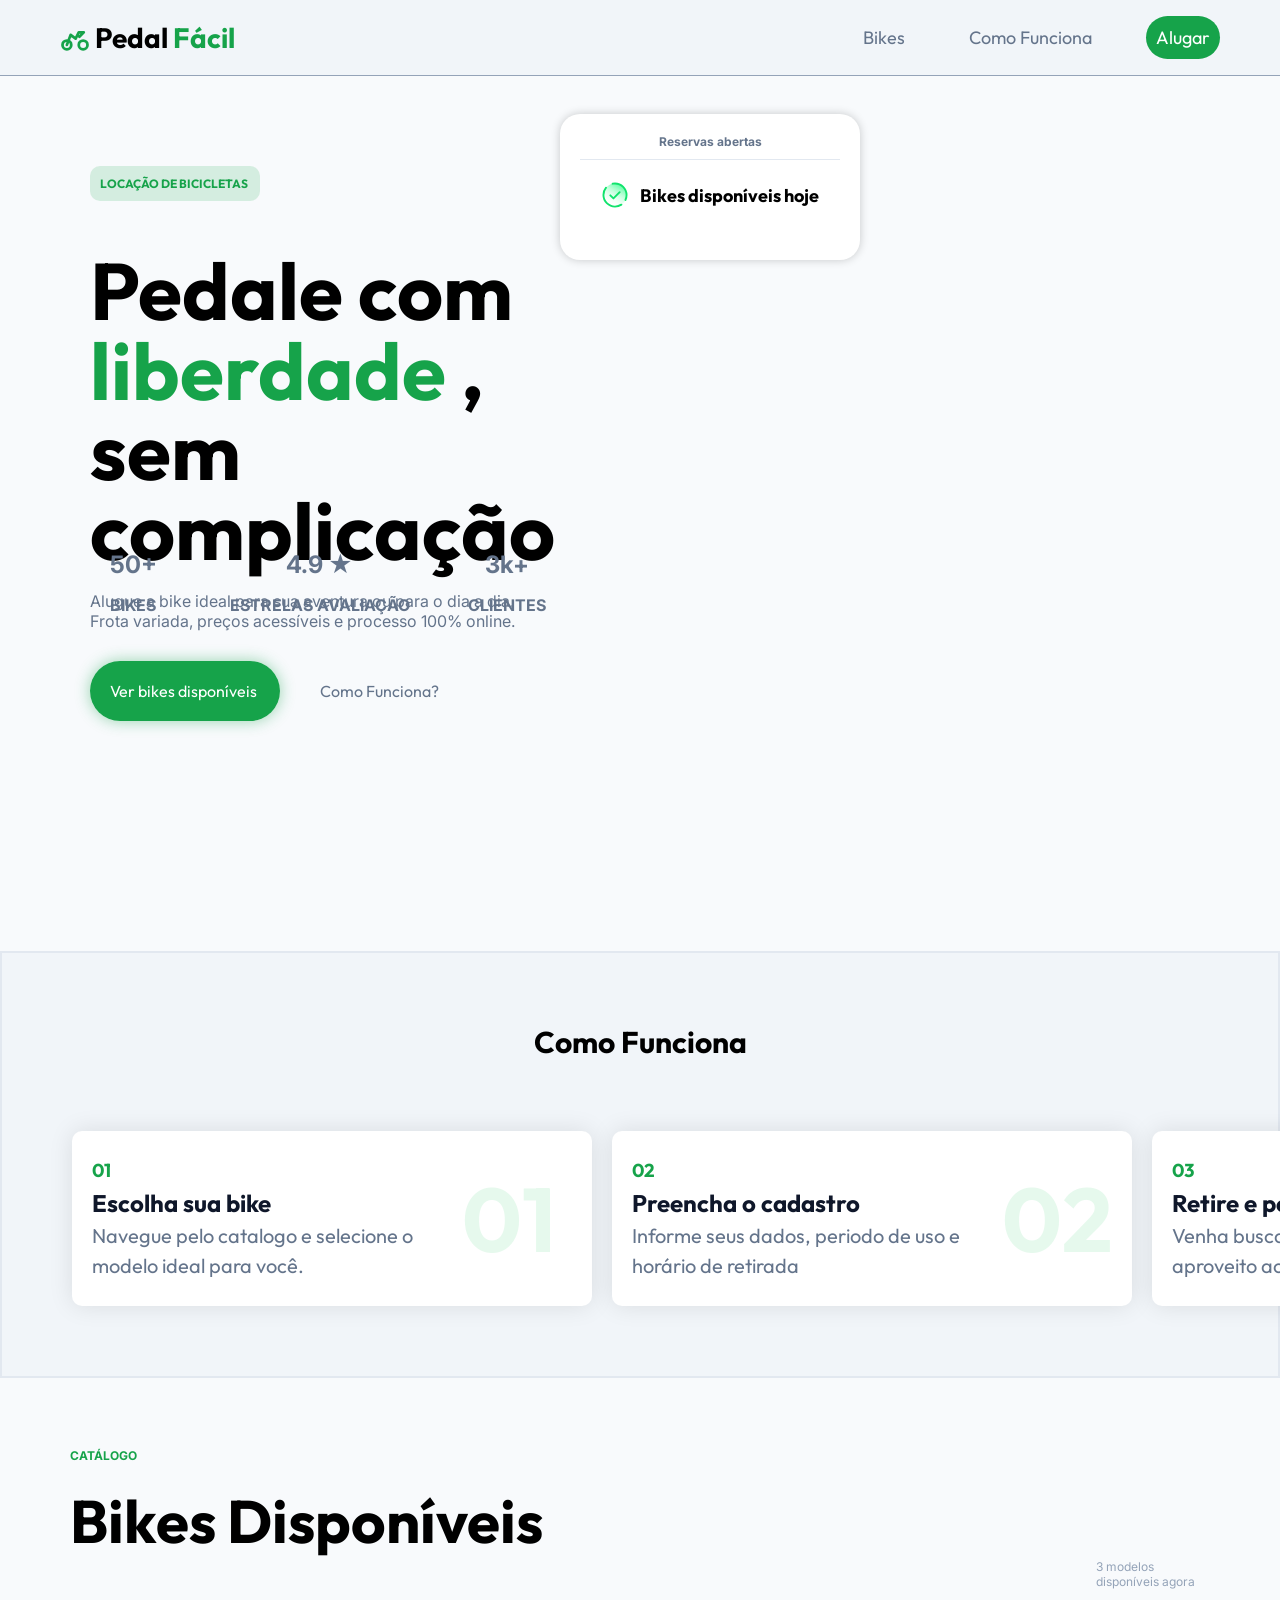
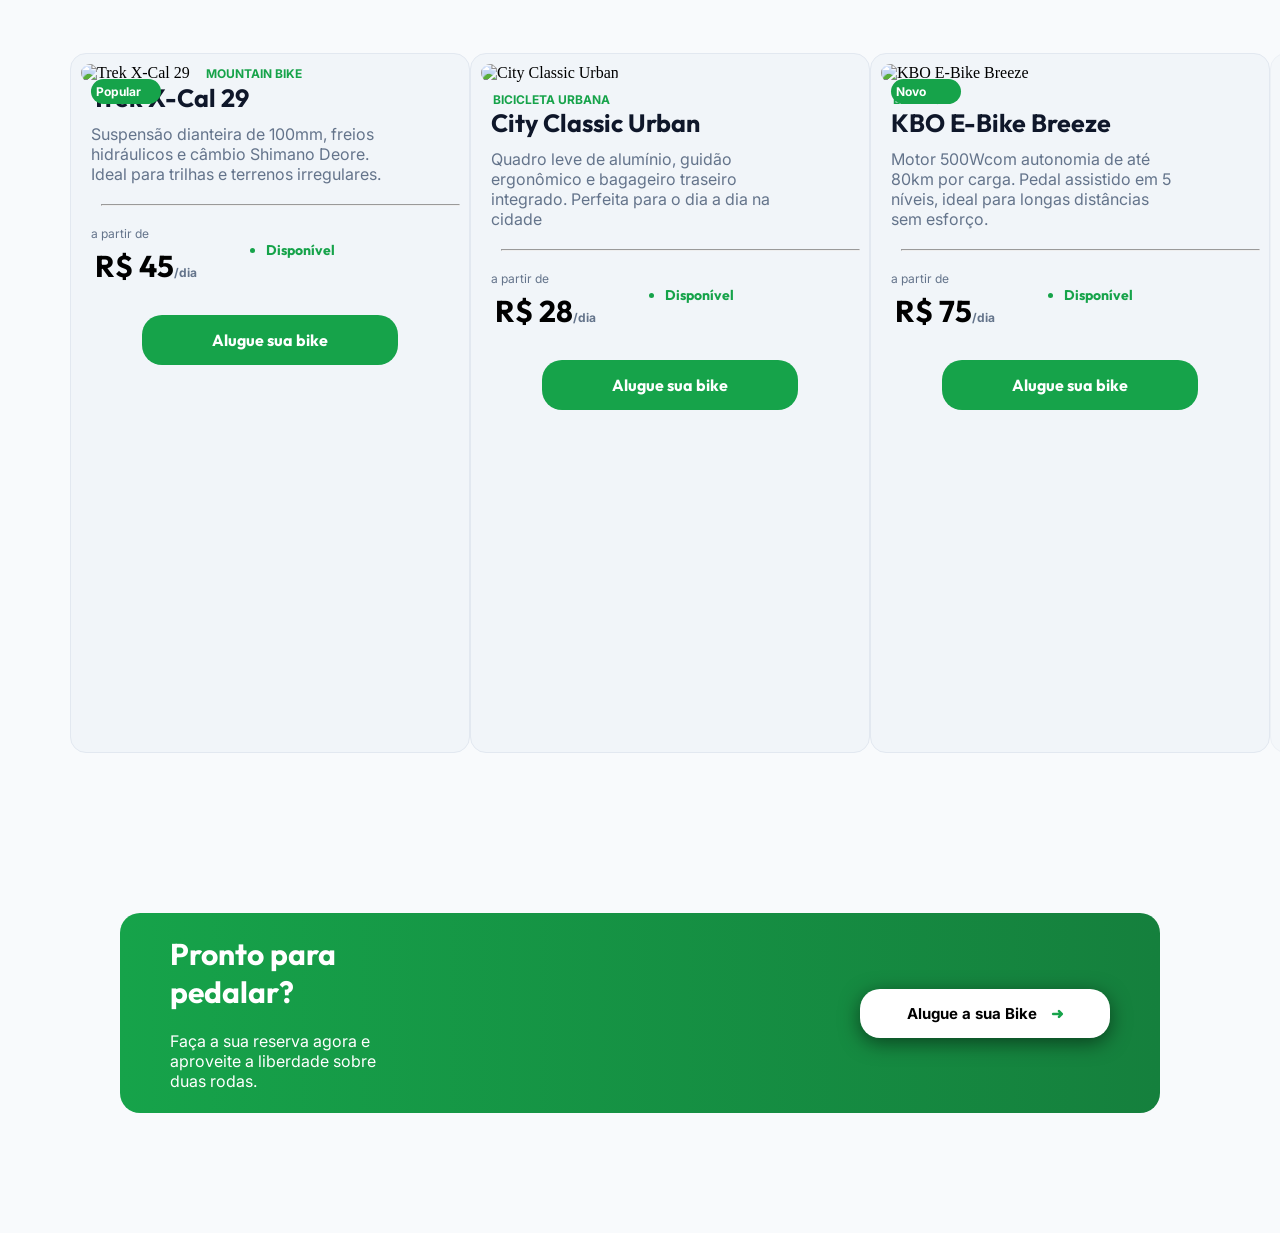
==== commit 807192cc: "finalizei o js, mas ainda falta arrumar o formulário de reserva" ====
--- a/index.html
+++ b/index.html
@@ -23,9 +23,9 @@
     
             <div class="opcoes">
                 <nav>
-                    <a href="#"> Bikes </a>
-                    <a href="#"> Como Funciona </a>
-                    <a href="#" class="alugar"> Alugar </a>
+                    <a href="#catalogo"> Bikes </a>
+                    <a href="#como-funciona"> Como Funciona </a>
+                    <a href="./alugar.html" class="alugar"> Alugar </a>
                 </nav>
             </div>
         </div>
@@ -47,13 +47,13 @@
                 </p>
                     
                 <div class="botoes-opcoes">
-                    <a href="#" class="botao-verde"> Ver bikes disponíveis </a>
-                    <a href="#"> Como Funciona? </a>
+                    <a href="#catalogo" class="botao-verde"> Ver bikes disponíveis </a>
+                    <a href="#como-funciona"> Como Funciona? </a>
                 </div>
             </div>
 
             <div>
-                <img src="https://images.unsplash.com/photo-1629056528325-f328b5f27ae7?w=700&h=600&fit=crop&auto=format" alt="Ciclista pedalando em trilha" alt="Ciclista pedalando em trilha" class="imagem-hero">
+                <img src="https://images.unsplash.com/photo-1629056528325-f328b5f27ae7?w=700&h=600&fit=crop&auto=format" alt="Ciclista pedalando em trilha" class="imagem-hero">
                 
                 <div class="card-flutuante">
                     <h2> Reservas abertas </h2>
@@ -68,7 +68,7 @@
             </div>
 
             
-            <div class="container-infos">
+            <div class="container-infos" id="como-funciona">
                 <div class="info">
                     <h2 class="info-card"> 50+ </h2>
                     <p class="titulo-destaque"> BIKES </p>
@@ -119,7 +119,7 @@
         </section>
 
         <section class="section-3">
-            <div class="titulo-catalogo">
+            <div class="titulo-catalogo" id="catalogo">
                 <h5> catálogo </h5>
                 <h1> Bikes Disponíveis </h1>
                 <p> 3 modelos disponíveis agora </p>
@@ -131,7 +131,7 @@
                 <img
                 class="img_bike"
                 src="https://images.unsplash.com/photo-1673121414328-52eff37bc6d0?w=600&h=400&fit=crop&auto=format"
-                alt=""
+                alt="Trek X-Cal 29"
                 />
                 <small class="class_bike">MOUNTAIN BIKE</small>
                 <p class="name_bike">Trek X-Cal 29</p>
@@ -151,11 +151,9 @@
                 </div>
     
                 <div class="button_alocate_div">
-                <a href="alugar.html">
-                    <button class="alocate_button" id="alugar">
+                    <button class="alocate_button" onclick="alugarBike('trekXcal29')">
                     Alugue sua bike
                     </button>
-                </a>
                 </div>
             </div>
     
@@ -164,7 +162,7 @@
                 <img
                 class="img_bike"
                 src="https://images.unsplash.com/photo-1591047139334-337807f2b3e5?w=600&h=400&fit=crop&auto=format"
-                alt=""
+                alt="City Classic Urban"
                 />
                 <p class="class_bike">BICICLETA URBANA</p>
                 <p class="name_bike">City Classic Urban</p>
@@ -184,11 +182,9 @@
                 </div>
     
                 <div class="button_alocate_div">
-                <a href="dados.html">
-                    <button class="alocate_button" id="alocate_btn">
+                    <button class="alocate_button" onclick="alugarBike('cityClassicUrban')">
                     Alugue sua bike
                     </button>
-                </a>
                 </div>
             </div>
     
@@ -197,7 +193,7 @@
                 <img
                 class="img_bike"
                 src="https://images.unsplash.com/photo-1620802051782-725fa33db067?w=600&h=400&fit=crop&auto=format"
-                alt=""
+                alt="KBO E-Bike Breeze"
                 />
                 <p class="class_bike">ELÉTRICA</p>
                 <p class="name_bike">KBO E-Bike Breeze</p>
@@ -217,11 +213,9 @@
                 </div>
     
                 <div class="button_alocate_div">
-                <a href="dados.html">
-                    <button class="alocate_button" id="alocate_btn">
+                    <button class="alocate_button" onclick="alugarBike('kboEBikeBreeze')">
                     Alugue sua bike
                     </button>
-                </a>
                 </div>
             </div>
     
@@ -230,7 +224,7 @@
                 <img
                 class="img_bike"
                 src="https://images.unsplash.com/photo-1499115026740-47ec7a0d026e?w=600&h=400&fit=crop&auto=format"
-                alt=""
+                alt="Veloz Road 700c"
                 />
                 <p class="class_bike">SPEED / ESTRADA</p>
                 <p class="name_bike">Veloz Road 700c</p>
@@ -250,7 +244,7 @@
                 </div>
     
                 <div class="button_alocate_div">
-                <button class="alocate_button unavailable" id="alocate_btn">
+                <button class="alocate_button unavailable" disabled>
                     Indisponível
                 </button>
                 </div>
@@ -273,6 +267,7 @@
         </section>
 
     </main>
-    
+
+    <script src="script.js" defer></script>
 </body>
 </html>
--- a/style/style.css
+++ b/style/style.css
@@ -28,6 +28,10 @@
     background: var(--bg);
 }
 
+html{
+    scroll-behavior: smooth;
+}
+
 .header{
     display: flex;
     justify-content: space-between;
@@ -85,10 +89,9 @@
 
 .alugar:hover{
     background: var(--green-dark) !important;
-    box-shadow: 0 0 10px 5px rgb(0, 0, 0, 0.1);
+    box-shadow: 0 0px 15px rgb(0, 0, 0, 0.1);
     transition: 
-        background 0.3s ease,
-        box-shadow 0.3s ease;
+        background 0.3s ease;
 }
 
 /* ------ Conteúdo do Hero --------- */
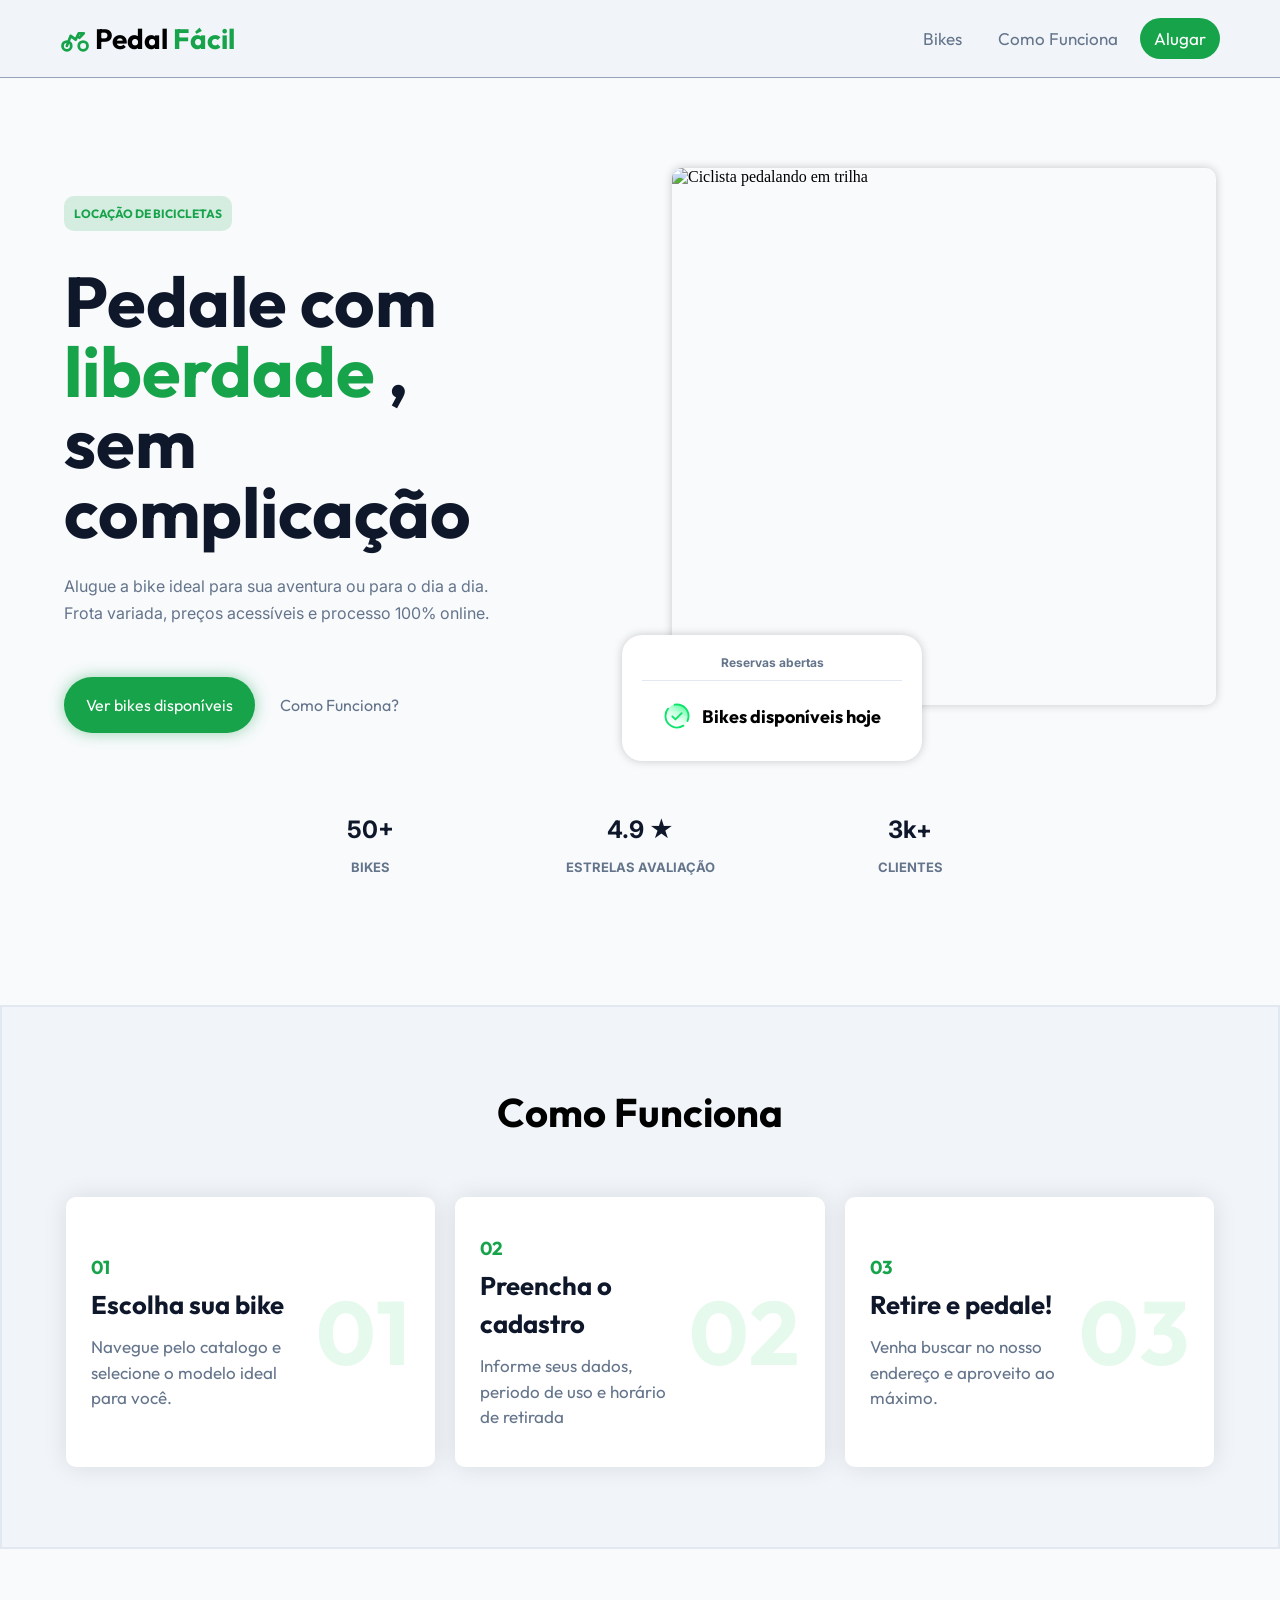
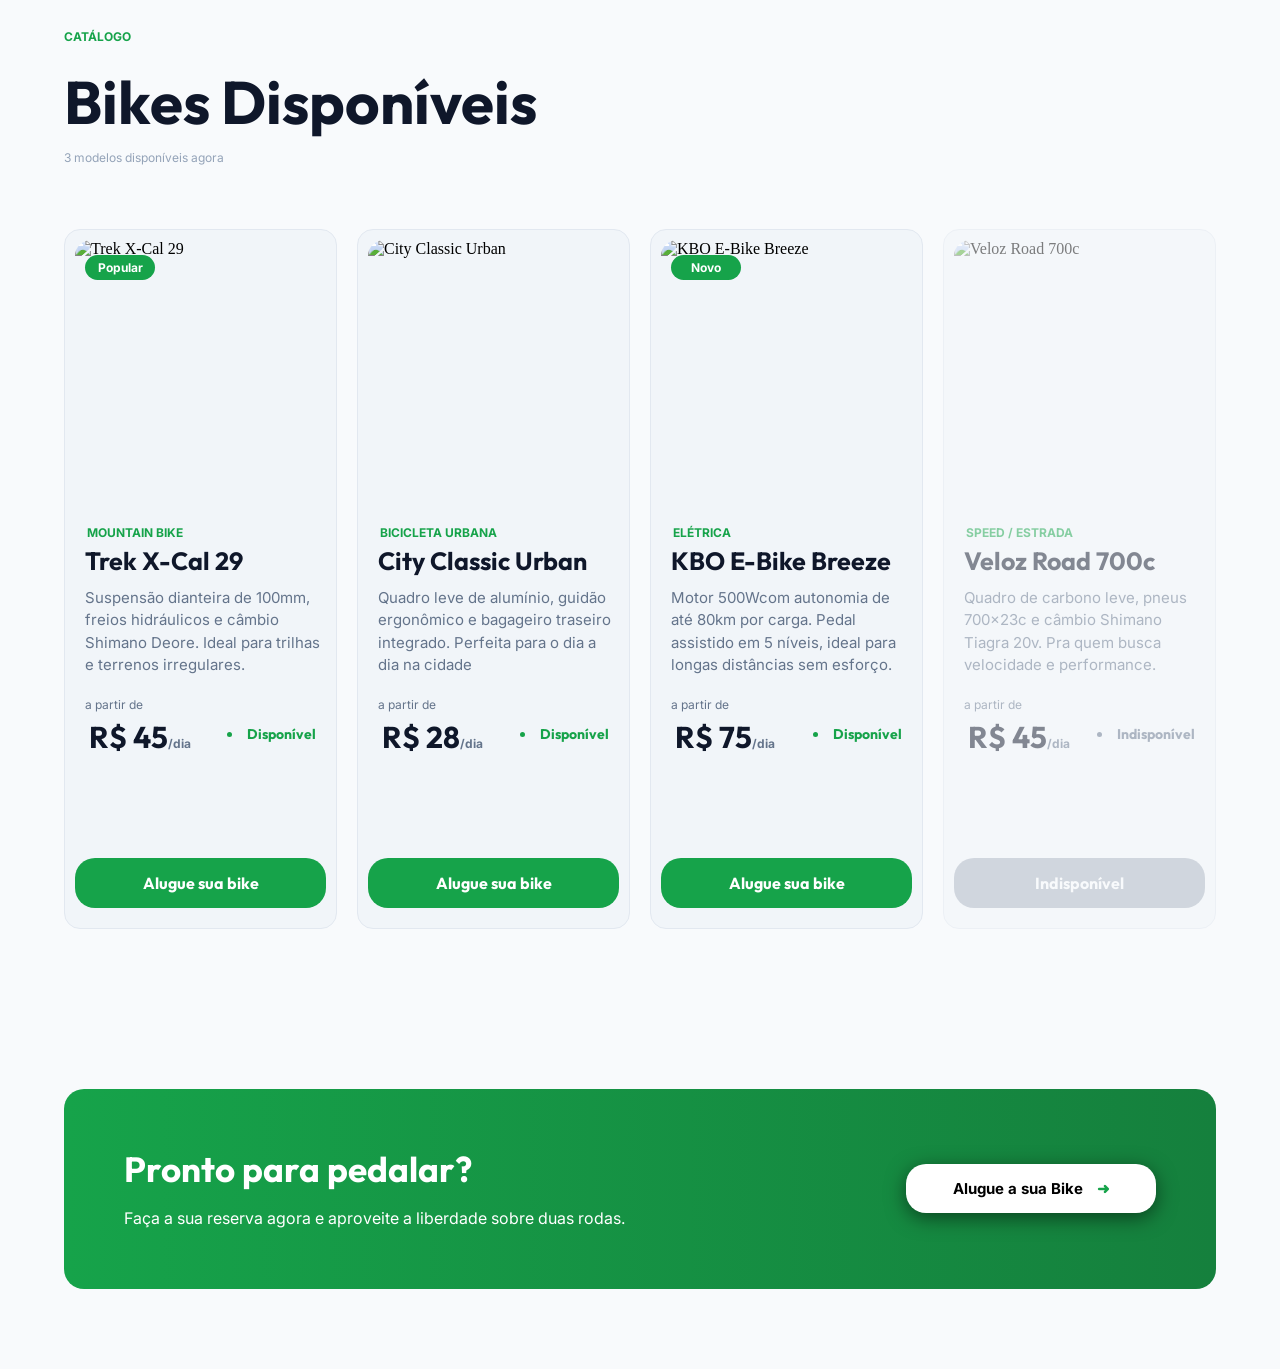
==== commit c73fd893: "--" ====
--- a/index.html
+++ b/index.html
@@ -139,7 +139,6 @@
                 Suspensão dianteira de 100mm, freios hidráulicos e câmbio Shimano
                 Deore. Ideal para trilhas e terrenos irregulares.
                 </p>
-                <hr />
                 <p class="pre_value">a partir de</p>
                 <div class="value_available">
                 <p class="value_bike">
@@ -170,7 +169,6 @@
                 Quadro leve de alumínio, guidão ergonômico e bagageiro traseiro
                 integrado. Perfeita para o dia a dia na cidade
                 </p>
-                <hr />
                 <p class="pre_value">a partir de</p>
                 <div class="value_available">
                 <p class="value_bike">
@@ -201,7 +199,6 @@
                 Motor 500Wcom autonomia de até 80km por carga. Pedal assistido em
                 5 níveis, ideal para longas distâncias sem esforço.
                 </p>
-                <hr />
                 <p class="pre_value">a partir de</p>
                 <div class="value_available">
                 <p class="value_bike">
@@ -232,7 +229,6 @@
                 Quadro de carbono leve, pneus 700x23c e câmbio Shimano Tiagra 20v.
                 Pra quem busca velocidade e performance.
                 </p>
-                <hr />
                 <p class="pre_value">a partir de</p>
                 <div class="value_available">
                 <p class="value_bike">
--- a/style/style.css
+++ b/style/style.css
@@ -1,150 +1,190 @@
-
 :root {
-  --green: #16a34a;
-  --green-dark: #15803d;
-  --green-light: #dcfce7;
-  --green-pale: #f0fdf4;
-  --slate-900: #0f172a;
-  --slate-700: #334155;
-  --slate-500: #64748b;
-  --slate-400: #94a3b8;
-  --slate-200: #e2e8f0;
-  --slate-100: #f1f5f9;
-  --white: #ffffff;
-  --bg: #f8fafc;
-  --font-display: 'Outfit', sans-serif;
-  --font-body: 'Inter', sans-serif;
-}
-
-*{
-    margin: 0%;
-    padding: 0%;
+    --green: #16a34a;
+    --green-dark: #15803d;
+    --green-light: #dcfce7;
+    --green-pale: #f0fdf4;
+    --slate-900: #0f172a;
+    --slate-700: #334155;
+    --slate-500: #64748b;
+    --slate-400: #94a3b8;
+    --slate-200: #e2e8f0;
+    --slate-100: #f1f5f9;
+    --white: #ffffff;
+    --bg: #f8fafc;
+    --font-display: "Outfit", sans-serif;
+    --font-body: "Inter", sans-serif;
+  }
+  
+  /* =========================
+     RESET
+  ========================= */
+  
+  * {
+    margin: 0;
+    padding: 0;
     box-sizing: border-box;
-}
-
-body{
-    margin: 0%;
+  }
+  
+  html {
+    scroll-behavior: smooth;
+  }
+  
+  body {
     min-height: 100vh;
     background: var(--bg);
-}
-
-html{
-    scroll-behavior: smooth;
-}
-
-.header{
+    overflow-x: hidden;
+  }
+  
+  img {
+    display: block;
+    max-width: 100%;
+  }
+  
+  button,
+  a {
+    -webkit-tap-highlight-color: transparent;
+  }
+  
+  
+  /* =========================
+     HEADER
+  ========================= */
+  
+  .header {
+    width: 100%;
     display: flex;
     justify-content: space-between;
-    padding: 20px;
+    align-items: center;
+    padding: 18px clamp(20px, 5vw, 60px);
     background: var(--slate-100);
     border-bottom: 1px solid var(--slate-400);
-    align-items: center;
-}
-
-.logotipo{
+  }
+  
+  .logotipo {
     display: flex;
     align-items: center;
     gap: 5px;
-    margin-left: 40px;
-}
-
-.logotipo svg{
+  }
+  
+  .logotipo svg {
     width: 30px;
     height: auto;
-}
-.logotipo svg, span{
-    color: #16a34a;
-}
-
-.logotipo h2{
-    font-size: 28px;
-    font-family: var(--font-display);
-}
-
-.opcoes a{
-    font-family: var(--font-display);
-    padding: 10px;
+    color: var(--green);
+  }
+  
+  .logotipo h2 {
+    font-size: clamp(22px, 3vw, 28px);
+    font-family: var(--font-display);
+  }
+  
+  .logotipo span {
+    color: var(--green);
+  }
+  
+  .opcoes nav {
+    display: flex;
+    align-items: center;
+    gap: 8px;
+  }
+  
+  .opcoes a {
+    display: inline-block;
+    font-family: var(--font-display);
+    padding: 10px 14px;
     color: var(--slate-500);
-    gap: 50px;
     text-decoration: none;
-    font-size: 18px;
-    margin-right: 40px;
-}
-
-.opcoes a:hover{
+    font-size: 17px;
+    border-radius: 100px;
+    transition:
+      background 0.3s ease,
+      color 0.3s ease;
+  }
+  
+  .opcoes a:hover {
     background: var(--slate-400);
     color: var(--white);
-    border-radius: 100px;
-    transition:
-    background 0.3s ease,
-    color 0.3s ease;
-}
-
-.alugar{
-    background: #16a34a;
+  }
+  
+  .opcoes .alugar {
+    background: var(--green);
     color: var(--white) !important;
-    border-radius: 100px;
-    font-family: var(--font-display);
-}
-
-.alugar:hover{
+  }
+  
+  .opcoes .alugar:hover {
     background: var(--green-dark) !important;
-    box-shadow: 0 0px 15px rgb(0, 0, 0, 0.1);
-    transition: 
-        background 0.3s ease;
-}
-
-/* ------ Conteúdo do Hero --------- */
-.hero{
-    margin: 70px;
-    padding: 20px;
+    box-shadow: 0 0 15px rgb(0 0 0 / 10%);
+  }
+  
+  
+  /* =========================
+     HERO
+  ========================= */
+  
+  .hero {
+    width: min(1400px, 100%);
+    margin: 0 auto;
+    padding: clamp(50px, 7vw, 90px) clamp(20px, 5vw, 70px);
+  
     display: grid;
-    grid-template-columns: repeat(2, 1fr);
- }
-
-.titulo-principal p{
+    grid-template-columns: minmax(0, 1fr) minmax(0, 1fr);
+    column-gap: clamp(30px, 5vw, 80px);
+    align-items: center;
+  }
+  
+  .titulo-principal p {
+    width: fit-content;
     text-transform: uppercase;
     color: var(--green);
     font-family: var(--font-display);
     font-size: 12px;
     font-weight: 700;
-    margin-bottom: 50px;
+    margin-bottom: 35px;
     background: #16a34a28;
     padding: 10px;
-    width: 170px;
     border-radius: 10px;
-}
-
-.titulo-principal h2{
-    font-family: var(--font-display);
-    font-size: 80px;
+  }
+  
+  .titulo-principal h2 {
+    font-family: var(--font-display);
+    font-size: clamp(45px, 5.5vw, 80px);
     line-height: 1;
-}
-
-.sub-titulo{
-    margin-top: 20px;
+    color: var(--slate-900);
+  }
+  
+  .titulo-principal h2 span {
+    color: var(--green);
+  }
+  
+  .sub-titulo {
+    margin-top: 25px;
     color: var(--slate-500);
     font-weight: 400;
     font-family: var(--font-body);
-}
-
-.imagem-hero{
+    line-height: 1.7;
+  }
+  
+  .imagem-hero {
+    width: 100%;
+    height: clamp(350px, 42vw, 600px);
+    object-fit: cover;
     border-radius: 10px;
-    box-shadow: 0 0px 10px rgb(0, 0, 0, 0.2);
-}
-
-.card-flutuante{
+    box-shadow: 0 0 10px rgb(0 0 0 / 20%);
+  }
+  
+  .card-flutuante {
     background: var(--white);
     padding: 20px;
     border-radius: 20px;
-    box-shadow: 0 0px 10px rgb(0, 0, 0, 0.2);
-    width: 300px;
+    box-shadow: 0 0 10px rgb(0 0 0 / 20%);
+  
+    width: min(300px, 80%);
     position: relative;
-    bottom: 70px;
-    margin-left: -80px;
-}
-
-.card-flutuante h2{
+    margin-top: -70px;
+    margin-left: -50px;
+    z-index: 2;
+  }
+  
+  .card-flutuante h2 {
     font-family: var(--font-body);
     font-size: 12px;
     font-weight: 700;
@@ -153,402 +193,915 @@
     margin-bottom: 20px;
     padding-bottom: 10px;
     text-align: center;
-}
-
-.bikes-disponiveis{
+  }
+  
+  .bikes-disponiveis {
     display: flex;
     align-items: center;
     gap: 10px;
     margin-left: 20px;
-    margin-bottom: 30px;
-}
-
-.bikes-disponiveis p{
+    margin-bottom: 10px;
+  }
+  
+  .bikes-disponiveis p {
     font-family: var(--font-display);
     font-weight: 700;
     font-size: 18px;
-}
-
-.bikes-disponiveis svg{
+  }
+  
+  .bikes-disponiveis svg {
     width: 30px;
     height: auto;
-}
-
-.botoes-opcoes{
+  }
+  
+  
+  /* =========================
+     BOTÕES HERO
+  ========================= */
+  
+  .botoes-opcoes {
+    display: flex;
+    align-items: center;
+    flex-wrap: wrap;
+    gap: 25px;
     margin-top: 50px;
     font-family: var(--font-display);
-}
-
-.botoes-opcoes a{
+  }
+  
+  .botoes-opcoes a {
     color: var(--slate-500);
     text-decoration: none;
     cursor: pointer;
     transition: 0.3s ease;
-}
-
-.botoes-opcoes a:hover{
+  }
+  
+  .botoes-opcoes a:hover {
     text-decoration: underline;
-    transform: translateY(-8px);
-}
-
-.botao-verde{
-    margin-right: 40px;
+    transform: translateY(-3px);
+  }
+  
+  .botoes-opcoes .botao-verde {
+    margin-right: 0;
     background: var(--green);
     color: var(--white) !important;
-    padding: 20px;
+    padding: 18px 22px;
     border-radius: 100px;
-    box-shadow: 0 0px 15px #16a34a6e;
-}
-
-.botao-verde:hover{
+    box-shadow: 0 0 15px #16a34a6e;
+  }
+  
+  .botao-verde:hover {
     text-decoration: none !important;
-    transition: background 0.3s ease;
     background: var(--green-dark);
-}
-
-/* ----- cards ------- */
-.container-infos{
+  }
+  
+  
+  /* =========================
+     INFORMAÇÕES
+  ========================= */
+  
+  .container-infos {
+    grid-column: 1 / -1;
+  
+    width: 100%;
+    max-width: 850px;
+  
     display: grid;
     grid-template-columns: repeat(3, 1fr);
+  
     border-radius: 10px;
-    max-width: 700px;
     text-align: center;
-    padding: 40px;
-    position: relative;
-    bottom: 200px;
-    margin-left: -90px;
-}
-
-.info{
+    padding: 35px 20px;
+  
+    margin: 10px auto 0;
+  }
+  
+  .info {
     font-family: var(--font-body);
     line-height: 2;
     color: var(--slate-500);
-}
-
-.info p{
+  }
+  
+  .info-card {
+    color: var(--slate-900);
+  }
+  
+  .info p {
     font-weight: bold;
-}
-
-/* seção dois de informações */
-.section-2{
+    font-size: 13px;
+  }
+  
+  
+  /* =========================
+     SEÇÃO COMO FUNCIONA
+  ========================= */
+  
+  .section-2 {
     background: var(--slate-100);
-    padding: 70px;
+    padding: clamp(50px, 7vw, 80px) clamp(20px, 5vw, 70px);
     border: 2px solid var(--slate-200);
-}
-
-.como-funciona{
+  }
+  
+  .como-funciona {
     text-align: center;
     font-family: var(--font-display);
     font-weight: 700;
-    font-size: 30px;
-    margin-bottom: 70px;
-}
-
-.fileira-cards{
+    font-size: clamp(28px, 4vw, 40px);
+    margin-bottom: 60px;
+  }
+  
+  .fileira-cards {
+    width: min(1400px, 100%);
+    margin: 0 auto;
+  
     display: grid;
-    grid-template-columns: repeat(3, 1fr);
+    grid-template-columns: repeat(3, minmax(0, 1fr));
     gap: 20px;
-}
-
-.card{
+  }
+  
+  .card {
+    width: 100%;
+    min-height: 270px;
+  
     background: var(--white);
-    box-shadow: 0 0px 25px rgb(0, 0, 0, 0.1);
-    padding: 20px;
+    box-shadow: 0 0 25px rgb(0 0 0 / 10%);
+    padding: 25px;
     border-radius: 10px;
+  
     display: flex;
     align-items: center;
-    width: 520px;
+    justify-content: space-between;
+    gap: 15px;
+  
     line-height: 1.5;
     transition: 0.3s;
-}
-
-.card:hover{
-    box-shadow: 0 0px 25px #16a34a73;
+  }
+  
+  .card:hover {
+    box-shadow: 0 0 25px #16a34a73;
     cursor: pointer;
     transform: translateY(-8px);
-}
-
-.titulo-verde{
-    font-size: 90px;
+  }
+  
+  .card-conteudo {
+    min-width: 0;
+  }
+  
+  .card-conteudo h3 {
+    color: var(--green);
+    font-family: var(--font-display);
+    font-weight: 700;
+    margin-bottom: 5px;
+  }
+  
+  .card-conteudo h2 {
+    color: var(--slate-900);
+    font-family: var(--font-display);
+    font-size: clamp(20px, 2vw, 27px);
+  }
+  
+  .card-conteudo p {
+    color: var(--slate-500);
+    font-family: var(--font-display);
+    font-size: 17px;
+    width: auto;
+    max-width: 350px;
+    margin-top: 10px;
+  }
+  
+  .titulo-verde {
+    flex-shrink: 0;
+    font-size: clamp(55px, 7vw, 90px);
     font-family: var(--font-display);
     color: #1ac4581c;
-    margin-left: 20px;
-}
-
-.card-conteudo h3{
+  }
+  
+  
+  /* =========================
+     CATÁLOGO
+  ========================= */
+  
+  .section-3 {
+    background: var(--bg);
+    padding: clamp(50px, 7vw, 80px) clamp(20px, 5vw, 70px);
+  }
+  
+  .titulo-catalogo {
+    width: min(1400px, 100%);
+    margin: 0 auto 50px;
+  }
+  
+  .titulo-catalogo h5 {
+    text-transform: uppercase;
     color: var(--green);
-    font-family: var(--font-display);
-    font-weight: 700;
-}
-
-.card-conteudo h2{
-    color: var(--slate-900);
-    font-family: var(--font-display);
-}
-
-.card-conteudo p{
-    color: var(--slate-500);
-    font-family: var(--font-display);
-    font-size: 20px;
-    width: 350px;
-}
-
-
-/* ---------------- Catálogo de Bikes -------------------- */
-.section-3{
-    background: var(--bg);
-    padding: 70px;
-}
-
-.titulo-catalogo{
-    gap: 20px;
-    margin-bottom: 50px;
-}
-
-.titulo-catalogo p{
-    font-family: var(--font-body);
-    font-size: 12px;
-    color: var(--slate-400);
-    margin-left: 90%;
-}
-
-.titulo-catalogo h5{
-    text-transform: uppercase;
-    color: #16a34a;
     font-family: var(--font-body);
     font-weight: 700;
     font-size: 12px;
     margin-bottom: 20px;
-}
-
-.titulo-catalogo h1{
-    font-family: var(--font-display);
-    font-size: 60px;
-}
-
-.cards_catalog {
-  display: grid;
-  grid-template-columns: repeat(4, 1fr);
-  margin-top: 4rem;
-  margin-bottom: 10rem;
-}
- 
-.card_catalog {
-  height: 700px;
-  width: 400px;
-  padding: 10px;
-  object-fit: cover;
-  background-color: var(--slate-100);
-  border: 1px solid var(--slate-200);
-  border-radius: 1rem;
-  transition: 0.3s ease;
-}
-
-.card_catalog:hover{
+  }
+  
+  .titulo-catalogo h1 {
+    font-family: var(--font-display);
+    font-size: clamp(38px, 5vw, 60px);
+    color: var(--slate-900);
+  }
+  
+  .titulo-catalogo p {
+    font-family: var(--font-body);
+    font-size: 12px;
+    color: var(--slate-400);
+    margin-top: 10px;
+    margin-left: 0;
+  }
+  
+  
+  /* =========================
+     CARDS DAS BIKES
+  ========================= */
+  
+  .cards_catalog {
+    width: min(1400px, 100%);
+    margin: 4rem auto 10rem;
+  
+    display: grid;
+    grid-template-columns: repeat(4, minmax(0, 1fr));
+    gap: 20px;
+  }
+  
+  .card_catalog {
+    position: relative;
+  
+    width: 100%;
+    min-width: 0;
+    min-height: 700px;
+  
+    padding: 10px;
+    background-color: var(--slate-100);
+    border: 1px solid var(--slate-200);
+    border-radius: 1rem;
+  
+    display: flex;
+    flex-direction: column;
+  
+    transition: 0.3s ease;
+  }
+  
+  .card_catalog:hover {
     cursor: pointer;
     transform: translateY(-8px);
-    box-shadow: 0 4px 15px rgb(0, 0, 0, 0.2);
-}
- 
-.popular_badge {
-  position: absolute;
-  z-index: 1000;
-  background-color: var(--green);
-  width: 70px;
-  border-radius: 1rem;
-  margin-top: 15px;
-  margin-left: 10px;
-  padding: 5px;
-}
- 
-.popular_badge p {
-  justify-self: center;
-  font-family: var(--font-body);
-  font-size: 12px;
-  font-weight: 700;
-  color: var(--white);
-}
- 
-.img_bike {
-  height: 50%;
-  width: 100%;
-  object-fit: cover;
-  border-radius: 1rem;
-}
- 
-.class_bike {
-  font-family: var(--font-body);
-  font-size: 12px;
-  font-weight: bold;
-  color: var(--green);
-  margin-left: 12px;
-  margin-top: 10px;
-}
- 
-.name_bike {
-  font-family: var(--font-display);
-  color: var(--slate-900);
-  font-size: 25px;
-  font-weight: bold;
-  margin-left: 10px;
-}
- 
-.description_bike {
-  color: var(--slate-500);
-  font-family: var(--font-body);
-  font-size: 16px;
-  max-width: 300px;
-  margin-top: 10px;
-  margin-bottom: 10px;
-  padding-left: 10px;
-}
- 
-.card_catalog hr {
-  color: var(--slate-400);
-  width: 95%;
-  align-self: center;
-  justify-self: center;
-  margin: 20px;
-}
- 
-.pre_value {
-  padding-left: 10px;
-  margin-top: 10px;
-  color: var(--slate-500);
-  font-family: var(--font-body);
-  font-size: 12px;
-}
- 
-.value_available {
-  display: flex;
-  flex-direction: row;
-}
- 
-.value_bike {
-  padding-left: 14px;
-  margin-top: 6px;
-  color: var(--slate-800);
-  font-family: var(--font-display);
-  font-size: 30px;
-  font-weight: bold;
-}
- 
-.slash_day_value {
-  font-family: var(--font-body);
-  font-size: 12px;
-  color: var(--slate-500);
-}
- 
-.value_available li {
-  font-family: var(--font-display);
-  font-size: 14px;
-  font-weight: bold;
-  margin-left: 100%;
-  color: var(--green);
-}
- 
-.button_alocate_div {
-  display: flex;
-  align-items: center;
-  justify-content: center;
-  margin-top: 30px;
-}
- 
-.alocate_button {
-  background-color: var(--green);
-  border: none;
-  border-radius: 20px;
-  color: var(--white);
-  font-family: var(--font-display);
-  font-size: 16px;
-  font-weight: 700;
-  height: 50px;
-  width: 16rem;
-  cursor: pointer;
-  transition: 0.5s;
-}
- 
-.alocate_button:hover{
-  background-color: var(--green-dark);
-  box-shadow: 0 0px 10px rgb(0, 0, 0, 0.4);
-  transform: translateY(-5px);
-}
- 
-.off {
-  display: none;
-}
- 
-.unavailable {
-  opacity: 0.5;
-  cursor: not-allowed;
-}
- 
-.unavailable.alocate_button {
-  background-color: var(--slate-500);
-}
- 
-.unavailable.alocate_button:hover {
-  box-shadow: none;
-  background-color: var(--slate-500);
-}
- 
-#availability_list_off {
-  color: var(--slate-500);
-}
-
-.container-vamos-pedalar{
-    background: linear-gradient(to left, var(--green-dark), var(--green));
-    margin: 50px;
-    padding: 50px;
+    box-shadow: 0 4px 15px rgb(0 0 0 / 20%);
+  }
+  
+  .popular_badge {
+    position: absolute;
+    z-index: 10;
+  
+    background-color: var(--green);
+    width: 70px;
+  
+    border-radius: 1rem;
+    margin-top: 15px;
+    margin-left: 10px;
+    padding: 5px;
+  }
+  
+  .popular_badge p {
+    text-align: center;
+    font-family: var(--font-body);
+    font-size: 12px;
+    font-weight: 700;
+    color: var(--white);
+  }
+  
+  .img_bike {
+    width: 100%;
+    height: 270px;
+    object-fit: cover;
+    border-radius: 1rem;
+  }
+  
+  .class_bike {
+    font-family: var(--font-body);
+    font-size: 12px;
+    font-weight: bold;
+    color: var(--green);
+    margin-left: 12px;
+    margin-top: 15px;
+  }
+  
+  .name_bike {
+    font-family: var(--font-display);
+    color: var(--slate-900);
+    font-size: 25px;
+    font-weight: bold;
+    margin: 5px 10px 0;
+  }
+  
+  .description_bike {
+    color: var(--slate-500);
+    font-family: var(--font-body);
+    font-size: 15px;
+    line-height: 1.5;
+  
+    margin-top: 10px;
+    margin-bottom: 10px;
+    padding-left: 10px;
+  }
+  
+  .card_catalog hr {
+    color: var(--slate-400);
+    width: calc(100% - 20px);
+    margin: 20px auto;
+  }
+  
+  .pre_value {
+    padding-left: 10px;
+    margin-top: 10px;
+    color: var(--slate-500);
+    font-family: var(--font-body);
+    font-size: 12px;
+  }
+  
+  .value_available {
+    display: flex;
+    align-items: center;
+    justify-content: space-between;
+    gap: 10px;
+    padding-right: 10px;
+  }
+  
+  .value_bike {
+    padding-left: 14px;
+    margin-top: 6px;
+    color: var(--slate-900);
+    font-family: var(--font-display);
+    font-size: 30px;
+    font-weight: bold;
+  }
+  
+  .slash_day_value {
+    font-family: var(--font-body);
+    font-size: 12px;
+    color: var(--slate-500);
+  }
+  
+  .value_available ul {
+    padding-left: 0;
+    list-style-position: inside;
+  }
+  
+  .value_available li {
+    font-family: var(--font-display);
+    font-size: 14px;
+    font-weight: bold;
+    color: var(--green);
+  }
+  
+  .button_alocate_div {
+    display: flex;
+    align-items: center;
+    justify-content: center;
+    margin-top: auto;
+    padding: 20px 0 10px;
+  }
+  
+  .alocate_button {
+    background-color: var(--green);
+    border: none;
     border-radius: 20px;
+    color: var(--white);
+    font-family: var(--font-display);
+    font-size: 16px;
+    font-weight: 700;
+  
+    height: 50px;
+    width: min(16rem, 100%);
+  
+    cursor: pointer;
+    transition: 0.3s;
+  }
+  
+  .alocate_button:hover {
+    background-color: var(--green-dark);
+    box-shadow: 0 0 10px rgb(0 0 0 / 40%);
+    transform: translateY(-5px);
+  }
+  
+  .off {
+    display: none;
+  }
+  
+  .unavailable {
+    opacity: 0.5;
+    cursor: not-allowed;
+  }
+  
+  .unavailable.alocate_button {
+    background-color: var(--slate-500);
+  }
+  
+  .unavailable.alocate_button:hover {
+    box-shadow: none;
+    background-color: var(--slate-500);
+  }
+  
+  #availability_list_off {
+    color: var(--slate-500);
+  }
+  
+  
+  /* =========================
+     CTA FINAL
+  ========================= */
+  
+  .container-vamos-pedalar {
+    width: min(1300px, 100%);
+    min-height: 200px;
+  
+    background: linear-gradient(
+      to left,
+      var(--green-dark),
+      var(--green)
+    );
+  
+    margin: 50px auto 0;
+    padding: 40px clamp(25px, 5vw, 60px);
+  
+    border-radius: 20px;
+  
     display: flex;
-    gap: 50%;
-    height: 200px;
+    justify-content: space-between;
     align-items: center;
+    gap: 40px;
+  
     overflow: hidden;
-}
-
-.titulo-destaque h2{
+  }
+  
+  .titulo-destaque {
+    min-width: 0;
+  }
+  
+  .titulo-destaque h2 {
     color: var(--white);
     font-family: var(--font-display);
     font-weight: bold;
-    font-size: 30px;
-    margin-bottom: 20px;
-}
-
-.titulo-destaque p{
+    font-size: clamp(25px, 3vw, 35px);
+    margin-bottom: 15px;
+  }
+  
+  .titulo-destaque p {
     color: var(--white);
     font-family: var(--font-body);
     font-size: 16px;
-}
-
-.alugue-sua-bike{
+    line-height: 1.5;
+  }
+  
+  .alugue-sua-bike {
+    flex-shrink: 0;
+  
     text-align: center;
     width: 250px;
     padding: 15px;
+  
     border: none;
     border-radius: 20px;
+  
     background: var(--white);
     font-family: var(--font-body);
     font-weight: bold;
     font-size: 15px;
-    box-shadow: 0 5px 20px rgb(0, 0, 0, 0.5);
+  
+    box-shadow: 0 5px 20px rgb(0 0 0 / 50%);
     cursor: pointer;
     transition: 0.3s ease;
-}
-
-.alugue-sua-bike:hover{
+  }
+  
+  .alugue-sua-bike:hover {
     transform: translateY(-5px);
-}
-
-.alugue-sua-bike:hover .seta{
+  }
+  
+  .alugue-sua-bike:hover .seta {
     margin-left: 15px;
-}
-
-.seta{
+  }
+  
+  .seta {
     transition: 0.3s ease;
     margin-left: 10px;
-    color: #16a34a;
+    color: var(--green);
     font-size: 15px;
     font-weight: bold;
-}+  }
+  
+  
+  /* =========================================================
+     TABLET
+  ========================================================= */
+  
+  @media (max-width: 1100px) {
+  
+    .hero {
+      grid-template-columns: 1fr 1fr;
+      column-gap: 30px;
+    }
+  
+    .titulo-principal h2 {
+      font-size: clamp(42px, 5vw, 65px);
+    }
+  
+    .cards_catalog {
+      grid-template-columns: repeat(2, minmax(0, 1fr));
+    }
+  
+    .fileira-cards {
+      grid-template-columns: 1fr;
+      max-width: 700px;
+    }
+  
+    .card {
+      min-height: 220px;
+    }
+  }
+  
+  
+  /* =========================================================
+     TABLET / CELULAR GRANDE
+  ========================================================= */
+  
+  @media (max-width: 768px) {
+  
+    /* Header */
+  
+    .header {
+      padding: 15px 20px;
+    }
+  
+    .logotipo h2 {
+      font-size: 23px;
+    }
+  
+    .logotipo svg {
+      width: 25px;
+    }
+  
+    .opcoes nav {
+      gap: 2px;
+    }
+  
+    .opcoes a {
+      font-size: 14px;
+      padding: 8px 10px;
+    }
+  
+  
+    /* Hero */
+  
+    .hero {
+      display: flex;
+      flex-direction: column;
+      align-items: stretch;
+  
+      padding: 50px 20px 30px;
+      gap: 45px;
+    }
+  
+    .titulo-principal p {
+      margin-bottom: 25px;
+    }
+  
+    .titulo-principal h2 {
+      font-size: clamp(42px, 10vw, 60px);
+    }
+  
+    .sub-titulo {
+      font-size: 15px;
+    }
+  
+    .sub-titulo br {
+      display: none;
+    }
+  
+    .botoes-opcoes {
+      margin-top: 35px;
+      gap: 20px;
+    }
+  
+    .imagem-hero {
+      height: 400px;
+    }
+  
+    .card-flutuante {
+      width: min(300px, calc(100% - 30px));
+      margin: -60px auto 0;
+    }
+  
+    .container-infos {
+      width: 100%;
+      margin: 0;
+      padding: 20px 5px;
+    }
+  
+    .info {
+      line-height: 1.5;
+    }
+  
+    .info h2 {
+      font-size: 22px;
+    }
+  
+    .info p {
+      font-size: 10px;
+    }
+  
+  
+    /* Como funciona */
+  
+    .section-2 {
+      padding: 60px 20px;
+    }
+  
+    .como-funciona {
+      margin-bottom: 40px;
+    }
+  
+    .fileira-cards {
+      gap: 15px;
+    }
+  
+    .card {
+      min-height: 200px;
+      padding: 20px;
+    }
+  
+    .card-conteudo h2 {
+      font-size: 22px;
+    }
+  
+    .card-conteudo p {
+      font-size: 15px;
+    }
+  
+    .titulo-verde {
+      font-size: 60px;
+    }
+  
+  
+    /* Catálogo */
+  
+    .section-3 {
+      padding: 60px 20px;
+    }
+  
+    .cards_catalog {
+      grid-template-columns: repeat(2, minmax(0, 1fr));
+      gap: 15px;
+      margin-top: 3rem;
+      margin-bottom: 6rem;
+    }
+  
+    .card_catalog {
+      min-height: 680px;
+    }
+  
+    .img_bike {
+      height: 240px;
+    }
+  
+  
+    /* CTA */
+  
+    .container-vamos-pedalar {
+      flex-direction: column;
+      align-items: flex-start;
+  
+      min-height: auto;
+  
+      margin: 30px auto 0;
+      padding: 35px 25px;
+      gap: 30px;
+    }
+  
+    .alugue-sua-bike {
+      width: 100%;
+    }
+  }
+  
+  
+  /* =========================================================
+     CELULAR
+  ========================================================= */
+  
+  @media (max-width: 600px) {
+  
+    /* Header */
+  
+    .header {
+      flex-direction: column;
+      gap: 15px;
+      padding: 18px 15px;
+    }
+  
+    .opcoes {
+      width: 100%;
+    }
+  
+    .opcoes nav {
+      width: 100%;
+      justify-content: center;
+    }
+  
+    .opcoes a {
+      font-size: 13px;
+      padding: 8px 10px;
+    }
+  
+  
+    /* Hero */
+  
+    .hero {
+      padding: 40px 15px 20px;
+      gap: 35px;
+    }
+  
+    .titulo-principal h2 {
+      font-size: clamp(40px, 12vw, 52px);
+    }
+  
+    .sub-titulo {
+      font-size: 14px;
+    }
+  
+    .botoes-opcoes {
+      flex-direction: column;
+      align-items: stretch;
+      text-align: center;
+      gap: 25px;
+    }
+  
+    .botoes-opcoes .botao-verde {
+      padding: 16px;
+    }
+  
+    .imagem-hero {
+      height: 300px;
+    }
+  
+    .card-flutuante {
+      width: calc(100% - 20px);
+      margin: -50px auto 0;
+      padding: 17px;
+    }
+  
+    .bikes-disponiveis {
+      margin-left: 5px;
+    }
+  
+    .bikes-disponiveis p {
+      font-size: 15px;
+    }
+  
+    .container-infos {
+      padding: 10px 0;
+      gap: 5px;
+    }
+  
+    .info h2 {
+      font-size: 20px;
+    }
+  
+    .info p {
+      font-size: 8px;
+    }
+  
+  
+    /* Como funciona */
+  
+    .section-2 {
+      padding: 50px 15px;
+    }
+  
+    .como-funciona {
+      font-size: 28px;
+      margin-bottom: 35px;
+    }
+  
+    .card {
+      min-height: auto;
+      padding: 20px 15px;
+    }
+  
+    .card-conteudo h3 {
+      font-size: 14px;
+    }
+  
+    .card-conteudo h2 {
+      font-size: 20px;
+    }
+  
+    .card-conteudo p {
+      font-size: 14px;
+    }
+  
+    .titulo-verde {
+      font-size: 48px;
+    }
+  
+  
+    /* Catálogo */
+  
+    .section-3 {
+      padding: 50px 15px;
+    }
+  
+    .titulo-catalogo {
+      margin-bottom: 30px;
+    }
+  
+    .titulo-catalogo h1 {
+      font-size: 38px;
+    }
+  
+    .cards_catalog {
+      grid-template-columns: 1fr;
+      margin-top: 2rem;
+      margin-bottom: 5rem;
+    }
+  
+    .card_catalog {
+      min-height: auto;
+      padding: 10px;
+    }
+  
+    .img_bike {
+      height: 250px;
+    }
+  
+    .name_bike {
+      font-size: 24px;
+    }
+  
+    .description_bike {
+      font-size: 14px;
+    }
+  
+    .value_bike {
+      font-size: 28px;
+    }
+  
+    .alocate_button {
+      width: 100%;
+    }
+  
+  
+    /* CTA */
+  
+    .container-vamos-pedalar {
+      border-radius: 15px;
+      padding: 30px 20px;
+    }
+  
+    .titulo-destaque h2 {
+      font-size: 27px;
+    }
+  
+    .titulo-destaque p {
+      font-size: 14px;
+    }
+  
+    .alugue-sua-bike {
+      width: 100%;
+    }
+  }
+  
+  
+  /* =========================================================
+     CELULARES MUITO PEQUENOS
+  ========================================================= */
+  
+  @media (max-width: 380px) {
+  
+    .opcoes a {
+      font-size: 12px;
+      padding: 7px 8px;
+    }
+  
+    .titulo-principal h2 {
+      font-size: 37px;
+    }
+  
+    .container-infos {
+      grid-template-columns: 1fr;
+      gap: 15px;
+    }
+  
+    .info p {
+      font-size: 10px;
+    }
+  
+    .card {
+      align-items: flex-start;
+    }
+  
+    .titulo-verde {
+      font-size: 40px;
+    }
+  }
+  
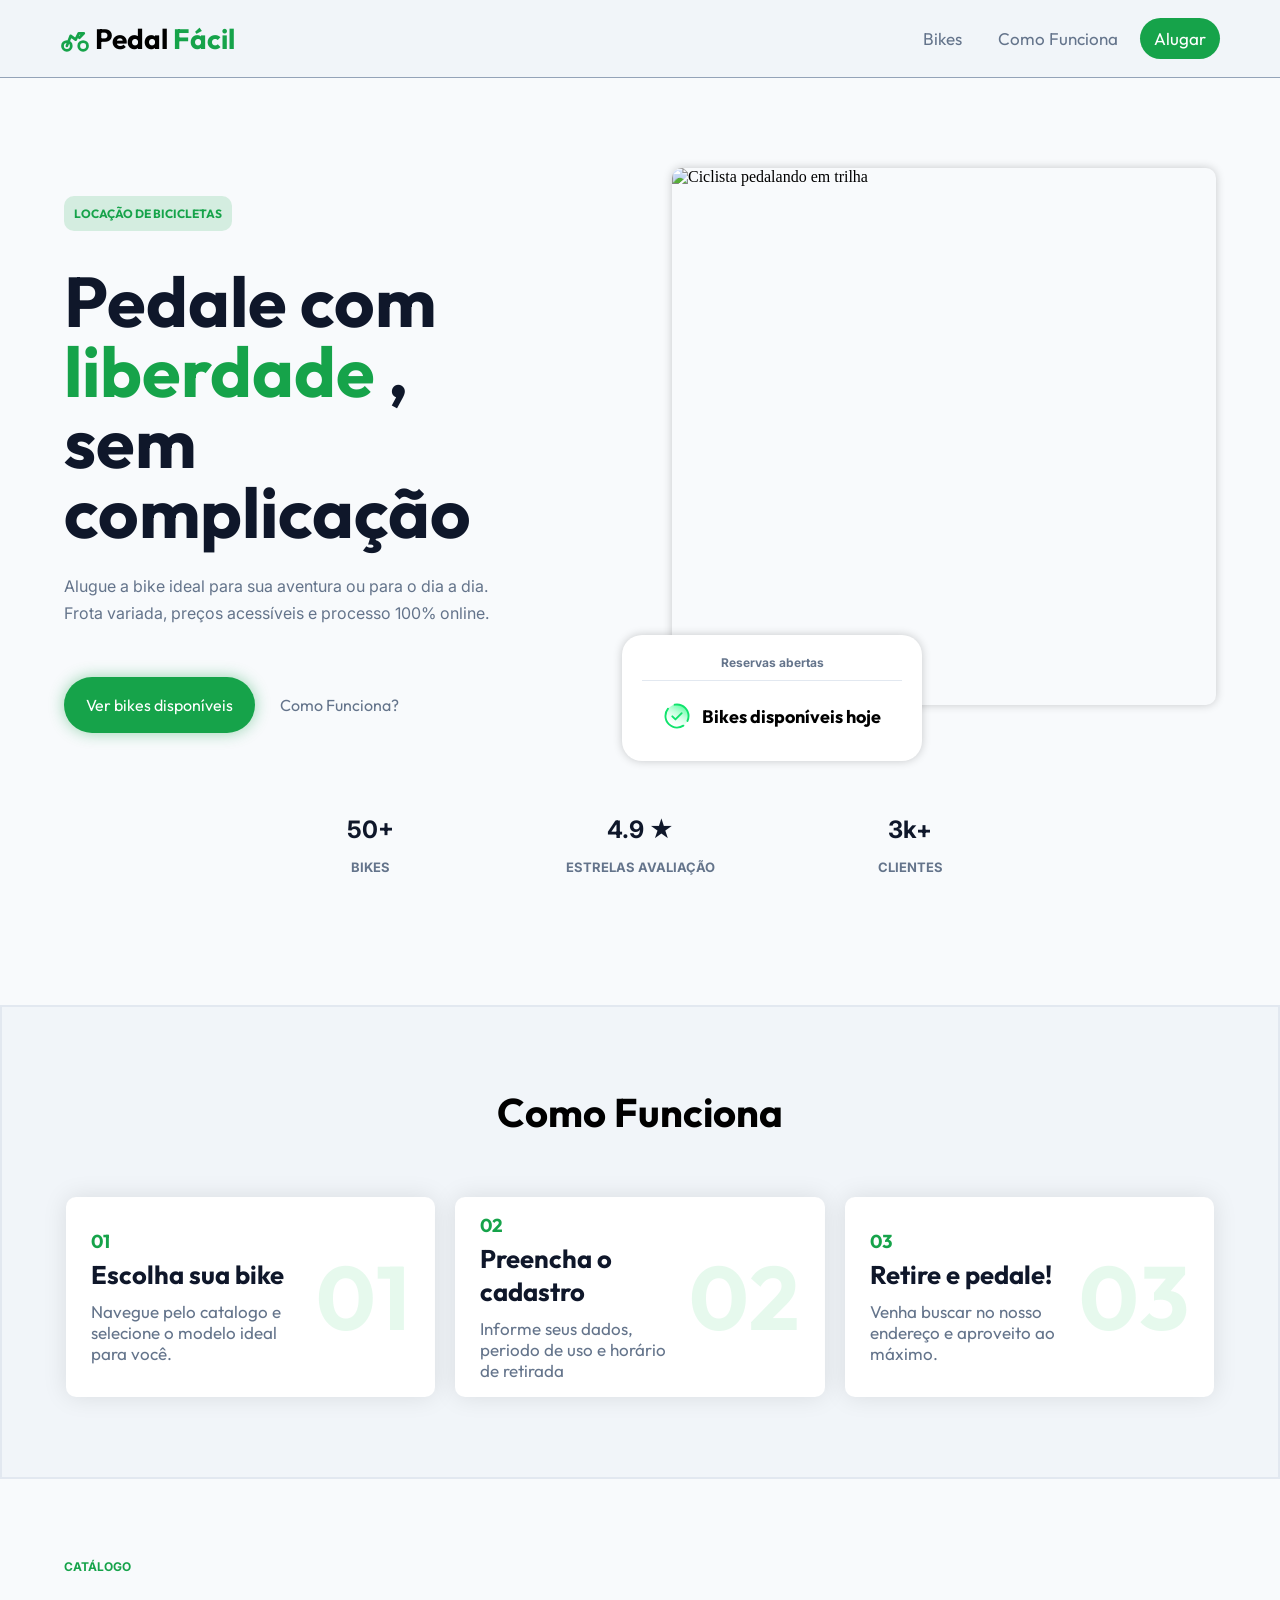
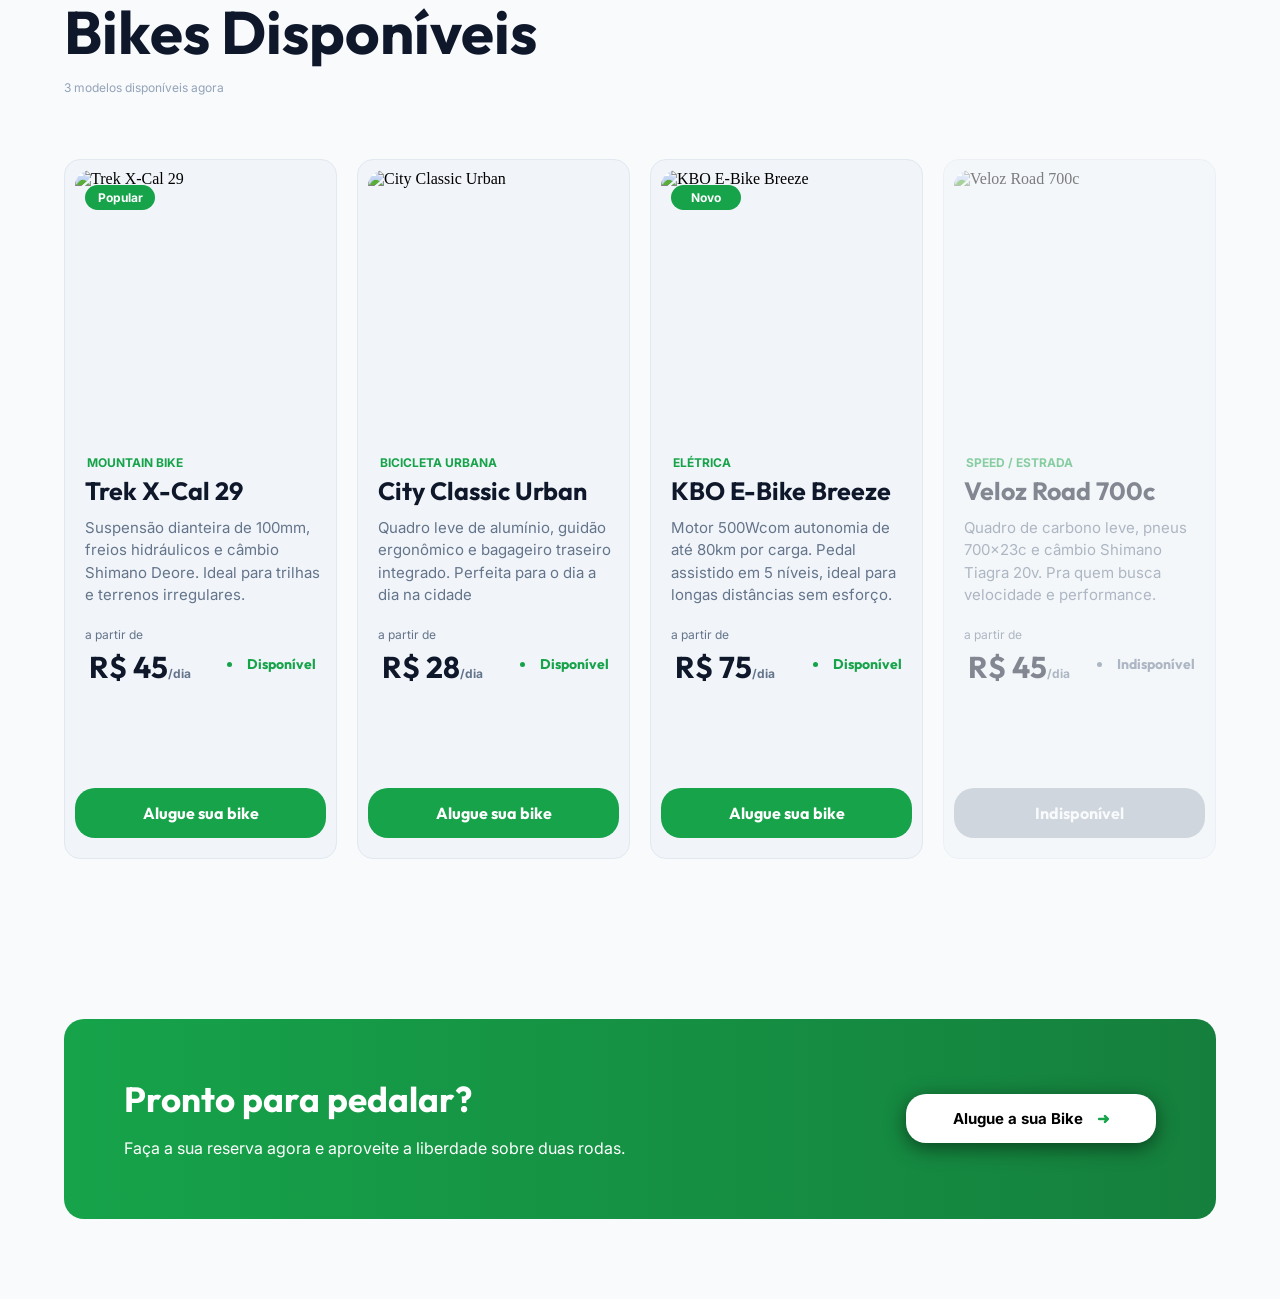
==== commit 8ce75769: "colocando o favicon nas páginas" ====
--- a/index.html
+++ b/index.html
@@ -7,6 +7,7 @@
     <link rel="preconnect" href="https://fonts.gstatic.com" crossorigin />
     <link href="https://fonts.googleapis.com/css2?family=Outfit:wght@300;400;500;600;700;800&family=Inter:wght@300;400;500;600&display=swap" rel="stylesheet" />
     <link rel="stylesheet" href="./style/style.css">
+    <link rel="icon" type="image/x-icon" href="./image/bike.png">
     <title>PedalFácil - Locação de Bicicleta</title>
 </head>
 <body>
--- a/style/style.css
+++ b/style/style.css
@@ -320,7 +320,7 @@
   
   .card {
     width: 100%;
-    min-height: 270px;
+    height: 200px;
   
     background: var(--white);
     box-shadow: 0 0 25px rgb(0 0 0 / 10%);
@@ -332,7 +332,6 @@
     justify-content: space-between;
     gap: 15px;
   
-    line-height: 1.5;
     transition: 0.3s;
   }
   
